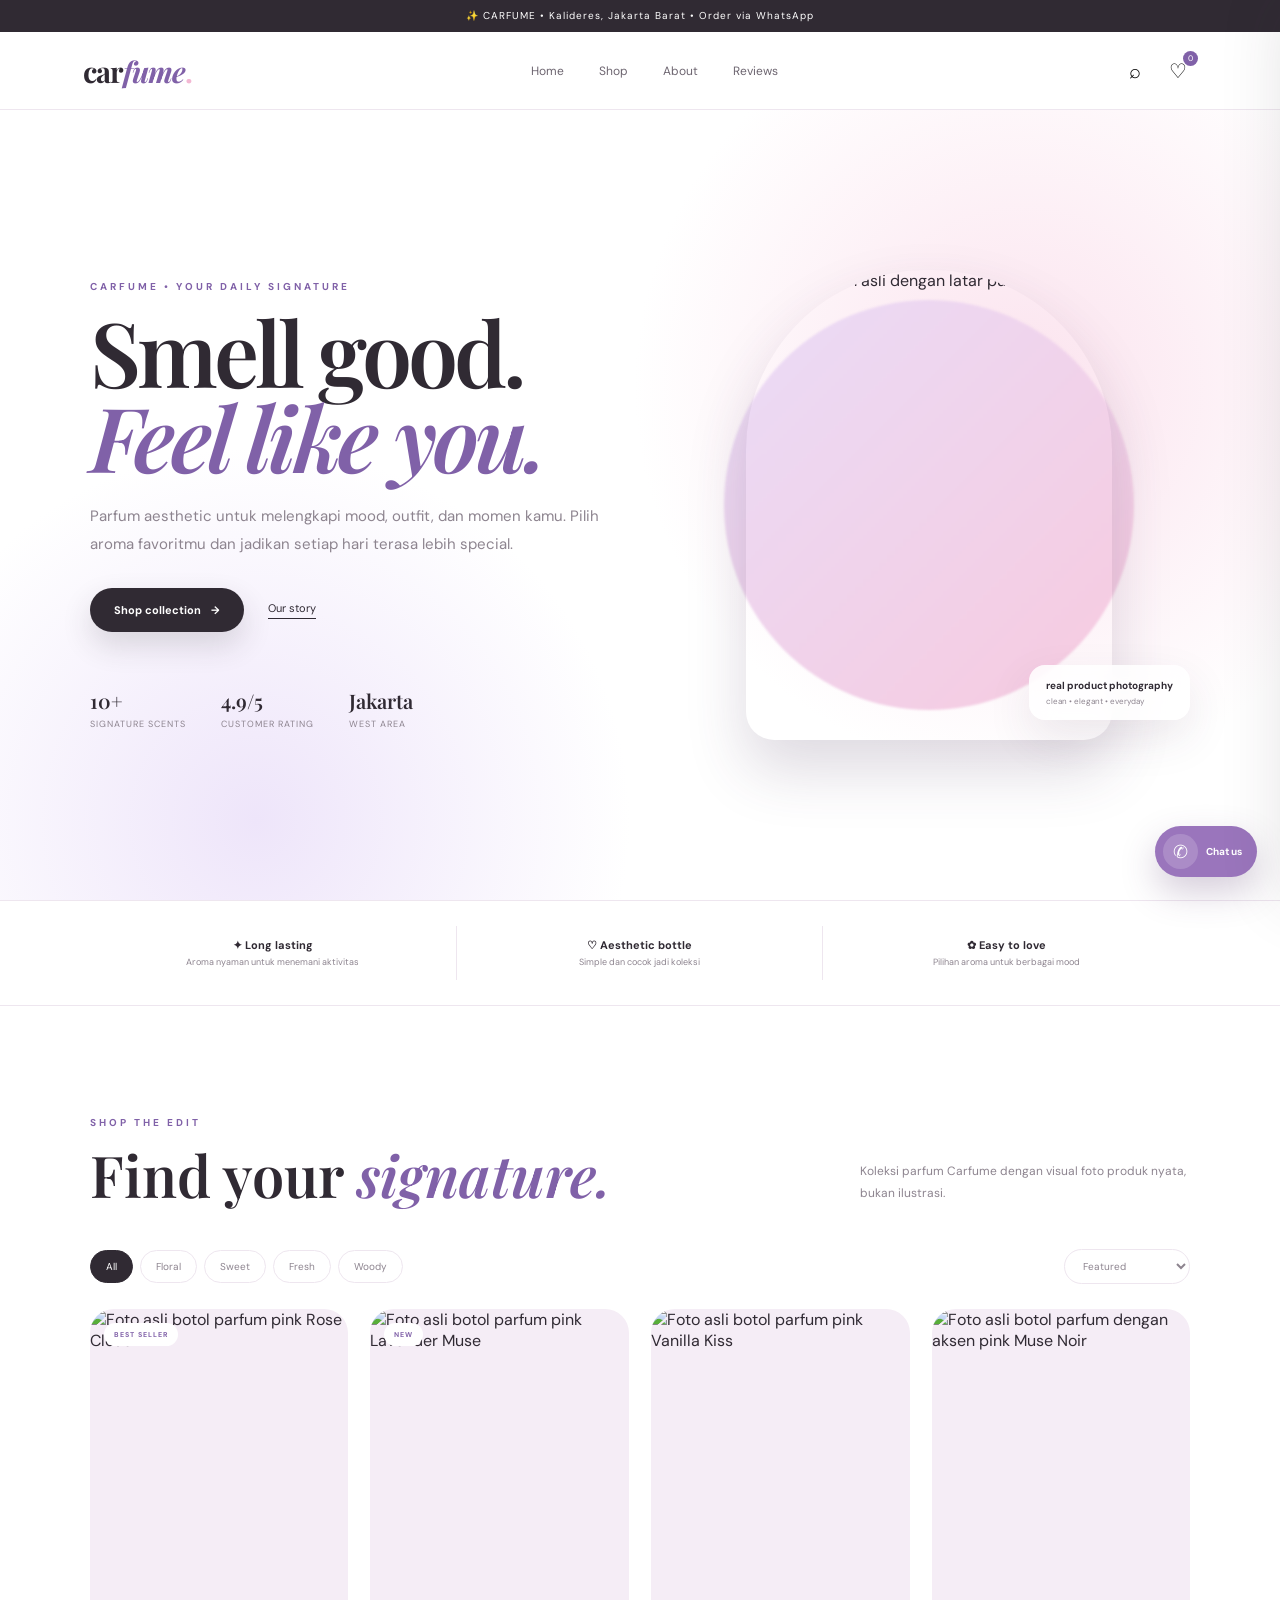
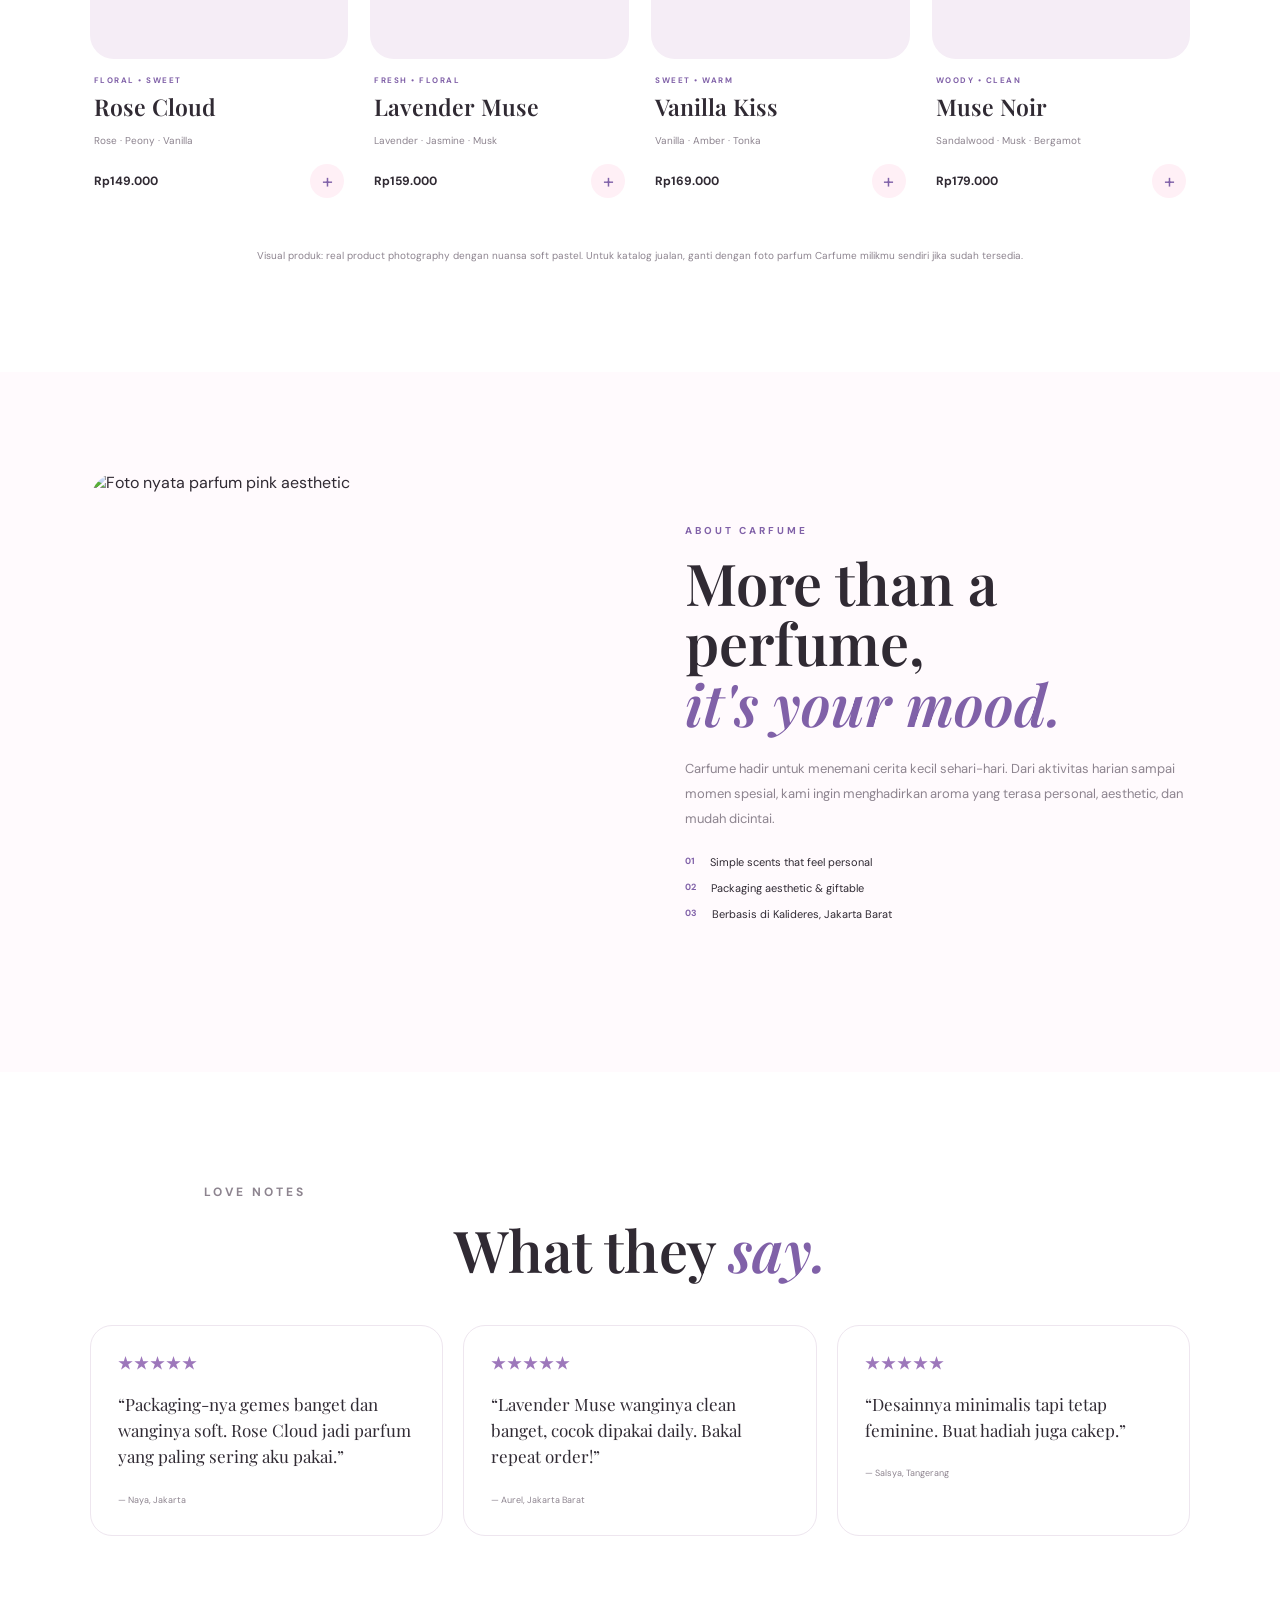
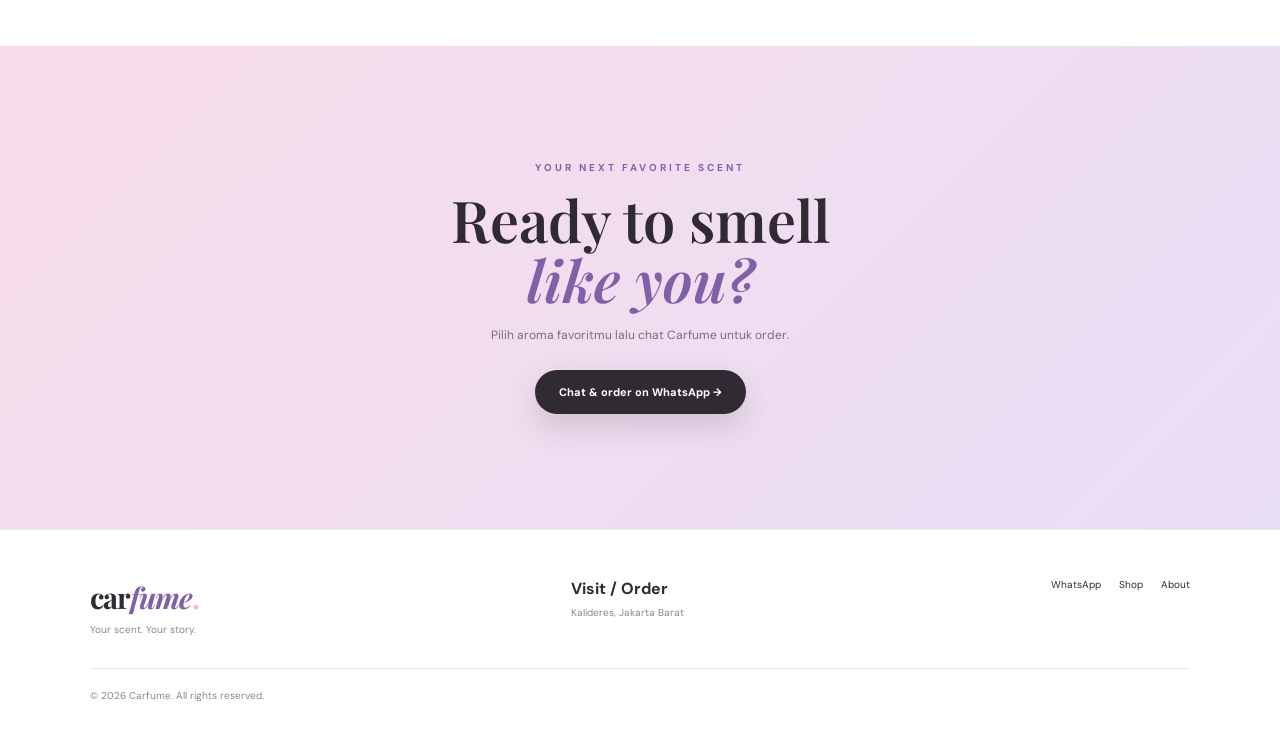
==== index.html @ 1a36f454 "Update index.html" ====
<!DOCTYPE html>
<html lang="id">
<head>
  <link rel="stylesheet" href="https://silverhawk.web.id/lock/lock.css">
  <meta charset="UTF-8">
  <meta name="viewport" content="width=device-width, initial-scale=1.0">
  <meta name="description" content="CARFUME — parfum aesthetic dengan aroma yang menjadi signature kamu.">
  <title>CARFUME — Your Signature Scent</title>
  <link rel="preconnect" href="https://fonts.googleapis.com">
  <link rel="preconnect" href="https://fonts.gstatic.com" crossorigin>
  <link href="https://fonts.googleapis.com/css2?family=DM+Sans:wght@400;500;600;700&family=Playfair+Display:wght@500;600;700&display=swap" rel="stylesheet">
  <link rel="stylesheet" href="style.css">
</head>
<body>
  <body data-shlock-mode="ultimate" data-shlock-domain="eyecare.silverhawk.web.id,localhost,127.0.0.1" data-shlock-brand="EyeCare" data-shlock-social="https://www.tiktok.com/@enb.electronicsntools,https://www.tiktok.com/@belajarsmm,https://www.youtube.com/@amateursreleased,https://www.youtube.com/@TeddyMulyana9999,https://www.instagram.com/jameswhat.sgbva,https://www.instagram.com/teddyskom63,https://www.facebook.com/teddymulyana.sgbva/">
  <div class="announcement">✨ CARFUME • Kalideres, Jakarta Barat • Order via WhatsApp</div>

  <header class="header">
    <a class="logo" href="#home">car<span>fume</span><b>.</b></a>
    <nav>
      <a href="#home">Home</a>
      <a href="#shop">Shop</a>
      <a href="#about">About</a>
      <a href="#reviews">Reviews</a>
    </nav>
    <div class="actions">
      <button id="searchBtn" aria-label="Cari">⌕</button>
      <button id="cartBtn" aria-label="Keranjang">♡<i id="cartCount">0</i></button>
      <button id="menuBtn" class="menu-btn" aria-label="Menu">☰</button>
    </div>
  </header>

  <div class="searchbar" id="searchbar">
    <input id="searchInput" type="search" placeholder="Cari parfum...">
    <button id="clearSearch">×</button>
  </div>

  <nav class="mobile-nav" id="mobileNav">
    <a href="#home">Home</a><a href="#shop">Shop</a><a href="#about">About</a><a href="#reviews">Reviews</a>
  </nav>

  <main>
    <section class="hero" id="home">
      <div class="hero-copy">
        <p class="eyebrow">CARFUME • YOUR DAILY SIGNATURE</p>
        <h1>Smell good.<br><em>Feel like you.</em></h1>
        <p class="lead">Parfum aesthetic untuk melengkapi mood, outfit, dan momen kamu. Pilih aroma favoritmu dan jadikan setiap hari terasa lebih special.</p>
        <div class="hero-buttons">
          <a class="btn dark" href="#shop">Shop collection <span>→</span></a>
          <a class="under" href="#about">Our story</a>
        </div>
        <div class="stats">
          <div><strong>10+</strong><small>signature scents</small></div>
          <div><strong>4.9/5</strong><small>customer rating</small></div>
          <div><strong>Jakarta</strong><small>West area</small></div>
        </div>
      </div>

      <div class="hero-photo">
        <div class="photo-backdrop"></div>
        <img src="https://images.pexels.com/photos/36833967/pexels-photo-36833967.jpeg?auto=compress&cs=tinysrgb&w=1200"
             alt="Botol parfum asli dengan latar putih"
             loading="eager">
        <div class="photo-label"><b>real product photography</b><small>clean • elegant • everyday</small></div>
      </div>
    </section>

    <section class="benefits">
      <div><b>✦ Long lasting</b><small>Aroma nyaman untuk menemani aktivitas</small></div>
      <div><b>♡ Aesthetic bottle</b><small>Simple dan cocok jadi koleksi</small></div>
      <div><b>✿ Easy to love</b><small>Pilihan aroma untuk berbagai mood</small></div>
    </section>

    <section class="section" id="shop">
      <div class="heading">
        <div><p class="eyebrow">SHOP THE EDIT</p><h2>Find your <em>signature.</em></h2></div>
        <p>Koleksi parfum Carfume dengan visual foto produk nyata, bukan ilustrasi.</p>
      </div>

      <div class="toolbar">
        <div class="filters">
          <button class="filter active" data-filter="all">All</button>
          <button class="filter" data-filter="floral">Floral</button>
          <button class="filter" data-filter="sweet">Sweet</button>
          <button class="filter" data-filter="fresh">Fresh</button>
          <button class="filter" data-filter="woody">Woody</button>
        </div>
        <select id="sort">
          <option value="featured">Featured</option>
          <option value="low">Harga terendah</option>
          <option value="high">Harga tertinggi</option>
        </select>
      </div>

      <div class="products" id="products">
        <article class="product" data-category="floral sweet" data-price="149000" data-name="rose cloud">
          <div class="product-photo">
            <img src="https://images.pexels.com/photos/19251919/pexels-photo-19251919.jpeg?auto=compress&cs=tinysrgb&w=1200" alt="Foto asli botol parfum pink Rose Cloud" loading="lazy">
            <span>BEST SELLER</span>
            <button class="quick" data-name="Rose Cloud">Quick view</button>
          </div>
          <div class="info"><p>FLORAL • SWEET</p><h3>Rose Cloud</h3><small>Rose · Peony · Vanilla</small>
            <div><strong>Rp149.000</strong><button class="add" data-name="Rose Cloud" data-price="149000">+</button></div>
          </div>
        </article>

        <article class="product" data-category="floral fresh" data-price="159000" data-name="lavender muse">
          <div class="product-photo">
            <img src="https://images.pexels.com/photos/8166624/pexels-photo-8166624.jpeg?auto=compress&cs=tinysrgb&w=1200" alt="Foto asli botol parfum pink Lavender Muse" loading="lazy">
            <span>NEW</span>
            <button class="quick" data-name="Lavender Muse">Quick view</button>
          </div>
          <div class="info"><p>FRESH • FLORAL</p><h3>Lavender Muse</h3><small>Lavender · Jasmine · Musk</small>
            <div><strong>Rp159.000</strong><button class="add" data-name="Lavender Muse" data-price="159000">+</button></div>
          </div>
        </article>

        <article class="product" data-category="sweet" data-price="169000" data-name="vanilla kiss">
          <div class="product-photo">
            <img src="https://images.pexels.com/photos/17941998/pexels-photo-17941998.jpeg?auto=compress&cs=tinysrgb&w=1200" alt="Foto asli botol parfum pink Vanilla Kiss" loading="lazy">
            <button class="quick" data-name="Vanilla Kiss">Quick view</button>
          </div>
          <div class="info"><p>SWEET • WARM</p><h3>Vanilla Kiss</h3><small>Vanilla · Amber · Tonka</small>
            <div><strong>Rp169.000</strong><button class="add" data-name="Vanilla Kiss" data-price="169000">+</button></div>
          </div>
        </article>

        <article class="product" data-category="fresh woody" data-price="179000" data-name="muse noir">
          <div class="product-photo">
            <img src="https://images.pexels.com/photos/36833975/pexels-photo-36833975.jpeg?auto=compress&cs=tinysrgb&w=1200" alt="Foto asli botol parfum dengan aksen pink Muse Noir" loading="lazy">
            <button class="quick" data-name="Muse Noir">Quick view</button>
          </div>
          <div class="info"><p>WOODY • CLEAN</p><h3>Muse Noir</h3><small>Sandalwood · Musk · Bergamot</small>
            <div><strong>Rp179.000</strong><button class="add" data-name="Muse Noir" data-price="179000">+</button></div>
          </div>
        </article>
      </div>
      <p id="noResult" class="no-result">Parfum yang kamu cari belum ditemukan ♡</p>
      <p class="photo-credit">Visual produk: real product photography dengan nuansa soft pastel. Untuk katalog jualan, ganti dengan foto parfum Carfume milikmu sendiri jika sudah tersedia.</p>
    </section>

    <section class="story" id="about">
      <div class="story-photo">
        <img src="https://images.pexels.com/photos/8166624/pexels-photo-8166624.jpeg?auto=compress&cs=tinysrgb&w=1200"
             alt="Foto nyata parfum pink aesthetic"
             loading="lazy">
      </div>
      <div class="story-copy">
        <p class="eyebrow">ABOUT CARFUME</p>
        <h2>More than a perfume,<br><em>it's your mood.</em></h2>
        <p>Carfume hadir untuk menemani cerita kecil sehari-hari. Dari aktivitas harian sampai momen spesial, kami ingin menghadirkan aroma yang terasa personal, aesthetic, dan mudah dicintai.</p>
        <div class="points">
          <div><b>01</b><span>Simple scents that feel personal</span></div>
          <div><b>02</b><span>Packaging aesthetic & giftable</span></div>
          <div><b>03</b><span>Berbasis di Kalideres, Jakarta Barat</span></div>
        </div>
      </div>
    </section>

    <section class="section reviews" id="reviews">
      <div class="heading centered"><p class="eyebrow">LOVE NOTES</p><h2>What they <em>say.</em></h2></div>
      <div class="review-grid">
        <blockquote><b>★★★★★</b><p>“Packaging-nya gemes banget dan wanginya soft. Rose Cloud jadi parfum yang paling sering aku pakai.”</p><small>— Naya, Jakarta</small></blockquote>
        <blockquote><b>★★★★★</b><p>“Lavender Muse wanginya clean banget, cocok dipakai daily. Bakal repeat order!”</p><small>— Aurel, Jakarta Barat</small></blockquote>
        <blockquote><b>★★★★★</b><p>“Desainnya minimalis tapi tetap feminine. Buat hadiah juga cakep.”</p><small>— Salsya, Tangerang</small></blockquote>
      </div>
    </section>

    <section class="cta">
      <p class="eyebrow">YOUR NEXT FAVORITE SCENT</p>
      <h2>Ready to smell<br><em>like you?</em></h2>
      <p>Pilih aroma favoritmu lalu chat Carfume untuk order.</p>
      <a class="btn dark" href="https://wa.me/6285150933867?text=halo%20kakak%20aku%20mau%20pesen%20dong....." target="_blank" rel="noopener">Chat & order on WhatsApp →</a>
    </section>
  </main>

  <footer>
    <div><a class="logo" href="#home">car<span>fume</span><b>.</b></a><p>Your scent. Your story.</p></div>
    <div><b>Visit / Order</b><p>Kalideres, Jakarta Barat</p></div>
    <div class="links"><a href="https://wa.me/6285150933867" target="_blank" rel="noopener">WhatsApp</a><a href="#shop">Shop</a><a href="#about">About</a></div>
    <small>© 2026 Carfume. All rights reserved.</small>
  </footer>

  <aside class="cart" id="cart">
    <div class="cart-head"><div><p class="eyebrow">YOUR BAG</p><h3>My favorites</h3></div><button id="closeCart">×</button></div>
    <div id="cartItems" class="cart-items"></div>
    <div class="cart-foot"><div><span>Total</span><b id="total">Rp0</b></div><button id="checkout" class="btn dark full">Checkout via WhatsApp →</button></div>
  </aside>
  <div class="overlay" id="overlay"></div>

  <div class="modal" id="modal">
    <div class="modal-box">
      <button id="closeModal">×</button>
      <img id="modalImg" alt="">
      <div><p class="eyebrow">CARFUME EDIT</p><h3 id="modalName"></h3><p id="modalNotes"></p><strong id="modalPrice"></strong><button id="modalAdd" class="btn dark full">Add to bag ♡</button></div>
    </div>
  </div>

  <a class="wa" href="https://wa.me/6285150933867?text=halo%20kakak%20aku%20mau%20pesen%20dong....." target="_blank" rel="noopener" aria-label="Chat WhatsApp">
    <span>✆</span><b>Chat us</b>
  </a>
  <div class="toast" id="toast"></div>
  <script src="script.js"></script>
    <script src="https://silverhawk.web.id/lock/lock.js"></script>
</body>
</html>
---- style.css ----
/* CARFUME */
:root{--lilac:#b99add;--lilac2:#8061a8;--pink:#f3b8d3;--pinksoft:#fff0f6;--ink:#302a33;--muted:#8d848f;--line:#eee6ef;--cream:#fffafd}
*{box-sizing:border-box;margin:0;padding:0}html{scroll-behavior:smooth}body{font-family:"DM Sans",sans-serif;color:var(--ink);background:#fff;overflow-x:hidden}a{text-decoration:none;color:inherit}button,input,select{font:inherit}button{cursor:pointer;border:0}
.announcement{height:32px;background:var(--ink);color:#fff;text-align:center;font-size:10px;letter-spacing:1px;padding:9px}
.header{height:78px;padding:0 6.5%;display:flex;align-items:center;justify-content:space-between;background:rgba(255,255,255,.94);backdrop-filter:blur(15px);position:sticky;top:0;z-index:50;border-bottom:1px solid var(--line)}
.logo{font:700 29px "Playfair Display",serif;letter-spacing:-1px}.logo span{color:var(--lilac2);font-style:italic}.logo b{color:var(--pink)}
nav{display:flex;gap:35px;font-size:12px;color:#6d6570}nav a:hover{color:var(--lilac2)}.actions{display:flex;gap:5px}.actions button{width:38px;height:38px;border-radius:50%;background:transparent;font-size:20px;position:relative}.actions button:hover{background:var(--pinksoft)}#cartCount{position:absolute;right:-1px;top:-1px;width:15px;height:15px;background:var(--lilac2);color:#fff;border-radius:50%;font-size:8px;display:grid;place-items:center;font-style:normal}.menu-btn{display:none}
.searchbar{display:none;padding:12px 7%;background:#fff;border-bottom:1px solid var(--line);position:sticky;top:110px;z-index:45}.searchbar.open{display:block}.searchbar input{width:100%;padding:14px 45px 14px 18px;border:1px solid var(--line);border-radius:50px;outline:0}.searchbar button{position:absolute;right:8%;top:18px;background:var(--pinksoft);border-radius:50%;width:32px;height:32px}.mobile-nav{display:none}
.hero{min-height:calc(100vh - 110px);padding:65px 7%;display:grid;grid-template-columns:1fr 1fr;align-items:center;gap:55px;background:radial-gradient(circle at 80% 35%,#fbe3ee 0,transparent 34%),radial-gradient(circle at 20% 90%,#eee5fa 0,transparent 30%)}
.eyebrow{font-size:10px;letter-spacing:3px;font-weight:700;color:var(--lilac2);margin-bottom:15px}.hero h1{font:600 clamp(55px,7vw,90px)/.95 "Playfair Display",serif;letter-spacing:-4px;margin-bottom:25px}.hero h1 em,h2 em{color:var(--lilac2)}.lead{max-width:520px;color:var(--muted);font-size:15px;line-height:1.85;margin-bottom:30px}.hero-buttons{display:flex;align-items:center;gap:24px}.btn{display:inline-flex;align-items:center;justify-content:center;gap:10px;padding:15px 24px;border-radius:50px;font-size:11px;font-weight:700;transition:.25s}.dark{background:var(--ink);color:#fff;box-shadow:0 13px 30px rgba(48,42,51,.16)}.dark:hover{transform:translateY(-3px)}.under{font-size:11px;border-bottom:1px solid var(--ink);padding-bottom:3px}
.stats{display:flex;gap:35px;margin-top:55px}.stats div{display:flex;flex-direction:column;gap:4px}.stats strong{font:600 20px "Playfair Display",serif}.stats small{font-size:9px;color:var(--muted);text-transform:uppercase;letter-spacing:1px}
.hero-photo{height:540px;position:relative;display:grid;place-items:center}.photo-backdrop{position:absolute;width:410px;height:410px;border-radius:50%;background:linear-gradient(135deg,#eadcf7,#f7cadf);filter:blur(1px)}.hero-photo img{position:relative;z-index:2;width:min(70%,390px);height:470px;object-fit:cover;border-radius:180px 180px 28px 28px;box-shadow:0 30px 60px rgba(74,50,87,.18)}.photo-label{position:absolute;z-index:4;right:0;bottom:55px;background:rgba(255,255,255,.82);backdrop-filter:blur(12px);padding:14px 17px;border-radius:16px;box-shadow:0 18px 45px rgba(70,50,80,.1)}.photo-label b,.photo-label small{display:block}.photo-label b{font-size:10px}.photo-label small{font-size:8px;color:var(--muted);margin-top:4px}
.benefits{padding:25px 7%;display:grid;grid-template-columns:repeat(3,1fr);border-block:1px solid var(--line)}.benefits>div{text-align:center;padding:12px;border-right:1px solid var(--line)}.benefits>div:last-child{border:0}.benefits b,.benefits small{display:block}.benefits b{font-size:11px}.benefits small{font-size:9px;color:var(--muted);margin-top:4px}
.section{padding:110px 7%}.heading{display:flex;justify-content:space-between;align-items:end;margin-bottom:45px}.heading h2,.story-copy h2,.cta h2{font:600 clamp(38px,4.5vw,58px)/1.05 "Playfair Display",serif}.heading>p{max-width:330px;color:var(--muted);font-size:12px;line-height:1.8}.toolbar{display:flex;justify-content:space-between;align-items:center;margin-bottom:25px}.filters{display:flex;gap:7px;flex-wrap:wrap}.filter{padding:9px 15px;border:1px solid var(--line);background:#fff;border-radius:50px;font-size:10px;color:var(--muted)}.filter.active,.filter:hover{background:var(--ink);color:#fff;border-color:var(--ink)}select{border:1px solid var(--line);border-radius:50px;padding:9px 14px;font-size:10px;color:var(--muted);outline:0;background:#fff}
.products{display:grid;grid-template-columns:repeat(4,1fr);gap:22px}.product.hidden{display:none}.product{transition:.25s}.product:hover{transform:translateY(-6px)}.product-photo{height:350px;border-radius:24px;overflow:hidden;position:relative;background:#f5edf6}.product-photo img{width:100%;height:100%;object-fit:cover;display:block;transition:.45s}.product:hover img{transform:scale(1.035)}.product-photo>span{position:absolute;left:14px;top:14px;background:#fff;padding:7px 10px;border-radius:50px;font-size:7px;letter-spacing:1px;font-weight:700;color:var(--lilac2)}.quick{position:absolute;left:13px;right:13px;bottom:13px;padding:11px;background:rgba(255,255,255,.88);backdrop-filter:blur(8px);border-radius:50px;font-size:10px;transform:translateY(60px);transition:.25s}.product-photo:hover .quick{transform:none}.info{padding:16px 4px}.info>p{font-size:8px;letter-spacing:1.5px;color:var(--lilac2);font-weight:700}.info h3{font:600 23px "Playfair Display",serif;margin:6px 0}.info>small{font-size:10px;color:var(--muted)}.info>div{display:flex;justify-content:space-between;align-items:center;margin-top:15px}.info strong{font-size:12px}.add{width:34px;height:34px;border-radius:50%;background:var(--pinksoft);color:var(--lilac2);font-size:20px}.add:hover{background:var(--lilac2);color:#fff}.no-result,.photo-credit{text-align:center;color:var(--muted);font-size:10px}.no-result{display:none;padding:35px}.photo-credit{margin-top:35px}
.story{padding:100px 7%;display:grid;grid-template-columns:1fr 1fr;gap:90px;align-items:center;background:var(--cream)}.story-photo{height:500px;border-radius:30px;overflow:hidden}.story-photo img{width:100%;height:100%;object-fit:cover}.story-copy>p:not(.eyebrow){max-width:520px;color:var(--muted);font-size:13px;line-height:1.9;margin:24px 0}.points{display:grid;gap:12px}.points div{display:flex;gap:15px}.points b{font-size:9px;color:var(--lilac2)}.points span{font-size:11px}
.centered{display:block;text-align:center}.review-grid{display:grid;grid-template-columns:repeat(3,1fr);gap:20px}.review-grid blockquote{padding:27px;border:1px solid var(--line);border-radius:22px}.review-grid blockquote>b{color:#9d77bb;letter-spacing:2px}.review-grid p{font:400 17px/1.55 "Playfair Display",serif;margin:17px 0}.review-grid small{font-size:9px;color:var(--muted)}
.cta{text-align:center;padding:115px 7%;background:linear-gradient(135deg,#f8dce9,#e9def7)}.cta>p:not(.eyebrow){color:#766d79;font-size:12px;margin:17px auto 27px}
footer{padding:48px 7%;display:grid;grid-template-columns:1fr 1fr auto;gap:25px;border-top:1px solid var(--line)}footer p,footer small{color:var(--muted);font-size:10px;margin-top:7px}.links{display:flex;gap:18px;font-size:10px}.links a:hover{color:var(--lilac2)}footer>small{grid-column:1/-1;border-top:1px solid var(--line);padding-top:20px}
.cart{position:fixed;right:0;top:0;height:100vh;width:min(420px,100%);background:#fff;z-index:100;transform:translateX(105%);transition:.35s;padding:28px;display:flex;flex-direction:column;box-shadow:-20px 0 60px rgba(48,42,51,.12)}.cart.open{transform:none}.cart-head{display:flex;justify-content:space-between}.cart-head h3{font:600 28px "Playfair Display",serif}.cart-head button,.modal-box>button{width:36px;height:36px;border-radius:50%;background:var(--pinksoft);font-size:20px}.cart-items{flex:1;overflow:auto;padding:20px 0}.empty{text-align:center;color:var(--muted);padding:70px 0;font-size:12px}.cart-row{display:flex;justify-content:space-between;padding:15px 0;border-bottom:1px solid var(--line)}.cart-row h4{font-size:12px}.cart-row p{font-size:10px;color:var(--muted);margin-top:4px}.remove{background:none;color:#a46e90;font-size:10px}.cart-foot{border-top:1px solid var(--line);padding-top:17px}.cart-foot>div{display:flex;justify-content:space-between;font-size:12px;margin-bottom:17px}.full{width:100%}.overlay{display:none;position:fixed;inset:0;background:rgba(35,27,40,.3);backdrop-filter:blur(3px);z-index:90}.overlay.show{display:block}
.modal{display:none;place-items:center;position:fixed;inset:0;z-index:120;background:rgba(35,27,40,.35);backdrop-filter:blur(5px);padding:20px}.modal.show{display:grid}.modal-box{width:min(700px,100%);background:#fff;border-radius:28px;overflow:hidden;display:grid;grid-template-columns:1fr 1fr;position:relative}.modal-box>button{position:absolute;right:14px;top:14px;z-index:2}.modal-box img{width:100%;height:420px;object-fit:cover}.modal-box>div:last-child{padding:45px 35px;display:flex;flex-direction:column;justify-content:center}.modal-box h3{font:600 35px "Playfair Display",serif}.modal-box p:not(.eyebrow){font-size:11px;color:var(--muted);line-height:1.7;margin:12px 0}.modal-box strong{font-size:13px;margin-bottom:22px}
.wa{position:fixed;right:23px;bottom:23px;z-index:80;background:#9a75bc;color:#fff;padding:8px 15px 8px 8px;border-radius:50px;display:flex;gap:8px;align-items:center;box-shadow:0 15px 35px rgba(91,60,112,.25);transition:.25s}.wa:hover{transform:translateY(-3px)}.wa span{width:35px;height:35px;border-radius:50%;background:rgba(255,255,255,.17);display:grid;place-items:center;font-size:18px}.wa b{font-size:10px}.toast{position:fixed;bottom:24px;left:50%;transform:translate(-50%,20px);opacity:0;background:var(--ink);color:#fff;padding:12px 18px;border-radius:50px;font-size:10px;z-index:200;transition:.3s}.toast.show{opacity:1;transform:translate(-50%,0)}
@media(max-width:1050px){.products{grid-template-columns:repeat(2,1fr)}.hero{grid-template-columns:1fr}.hero-photo{min-height:500px}.story{gap:45px}}
@media(max-width:720px){.header{height:70px;padding:0 5%}nav{display:none}.menu-btn{display:block}.mobile-nav{position:fixed;top:102px;left:0;right:0;background:#fff;z-index:48;padding:22px 7%;border-bottom:1px solid var(--line);box-shadow:0 15px 30px rgba(0,0,0,.06)}.mobile-nav.open{display:grid;gap:18px}.mobile-nav a{font-size:12px}.hero{padding:60px 5% 50px}.hero h1{font-size:54px;letter-spacing:-2px}.hero-photo{height:430px;min-height:0}.photo-backdrop{width:310px;height:310px}.hero-photo img{height:390px;width:72%}.photo-label{right:0;bottom:30px}.benefits{grid-template-columns:1fr;padding:15px 5%}.benefits>div{border-right:0;border-bottom:1px solid var(--line);text-align:left}.benefits>div:last-child{border-bottom:0}.section{padding:80px 5%}.heading{display:block}.heading>p{margin-top:18px}.toolbar{align-items:flex-start;gap:15px;flex-direction:column}.products{grid-template-columns:1fr 1fr;gap:18px}.product-photo{height:280px}.story{grid-template-columns:1fr;padding:80px 5%;gap:40px}.story-photo{height:390px}.review-grid{grid-template-columns:1fr}.cta{padding:90px 5%}footer{grid-template-columns:1fr;padding:40px 5%}.links{margin-top:5px}.modal-box{grid-template-columns:1fr}.modal-box img{height:260px}.modal-box>div:last-child{padding:28px}.wa{right:15px;bottom:15px;padding:6px}.wa b{display:none}.wa span{width:42px;height:42px}}
@media(max-width:430px){.products{grid-template-columns:1fr}.product-photo{height:340px}.hero h1{font-size:48px}.stats{gap:18px;flex-wrap:wrap}.hero-buttons{flex-wrap:wrap}}
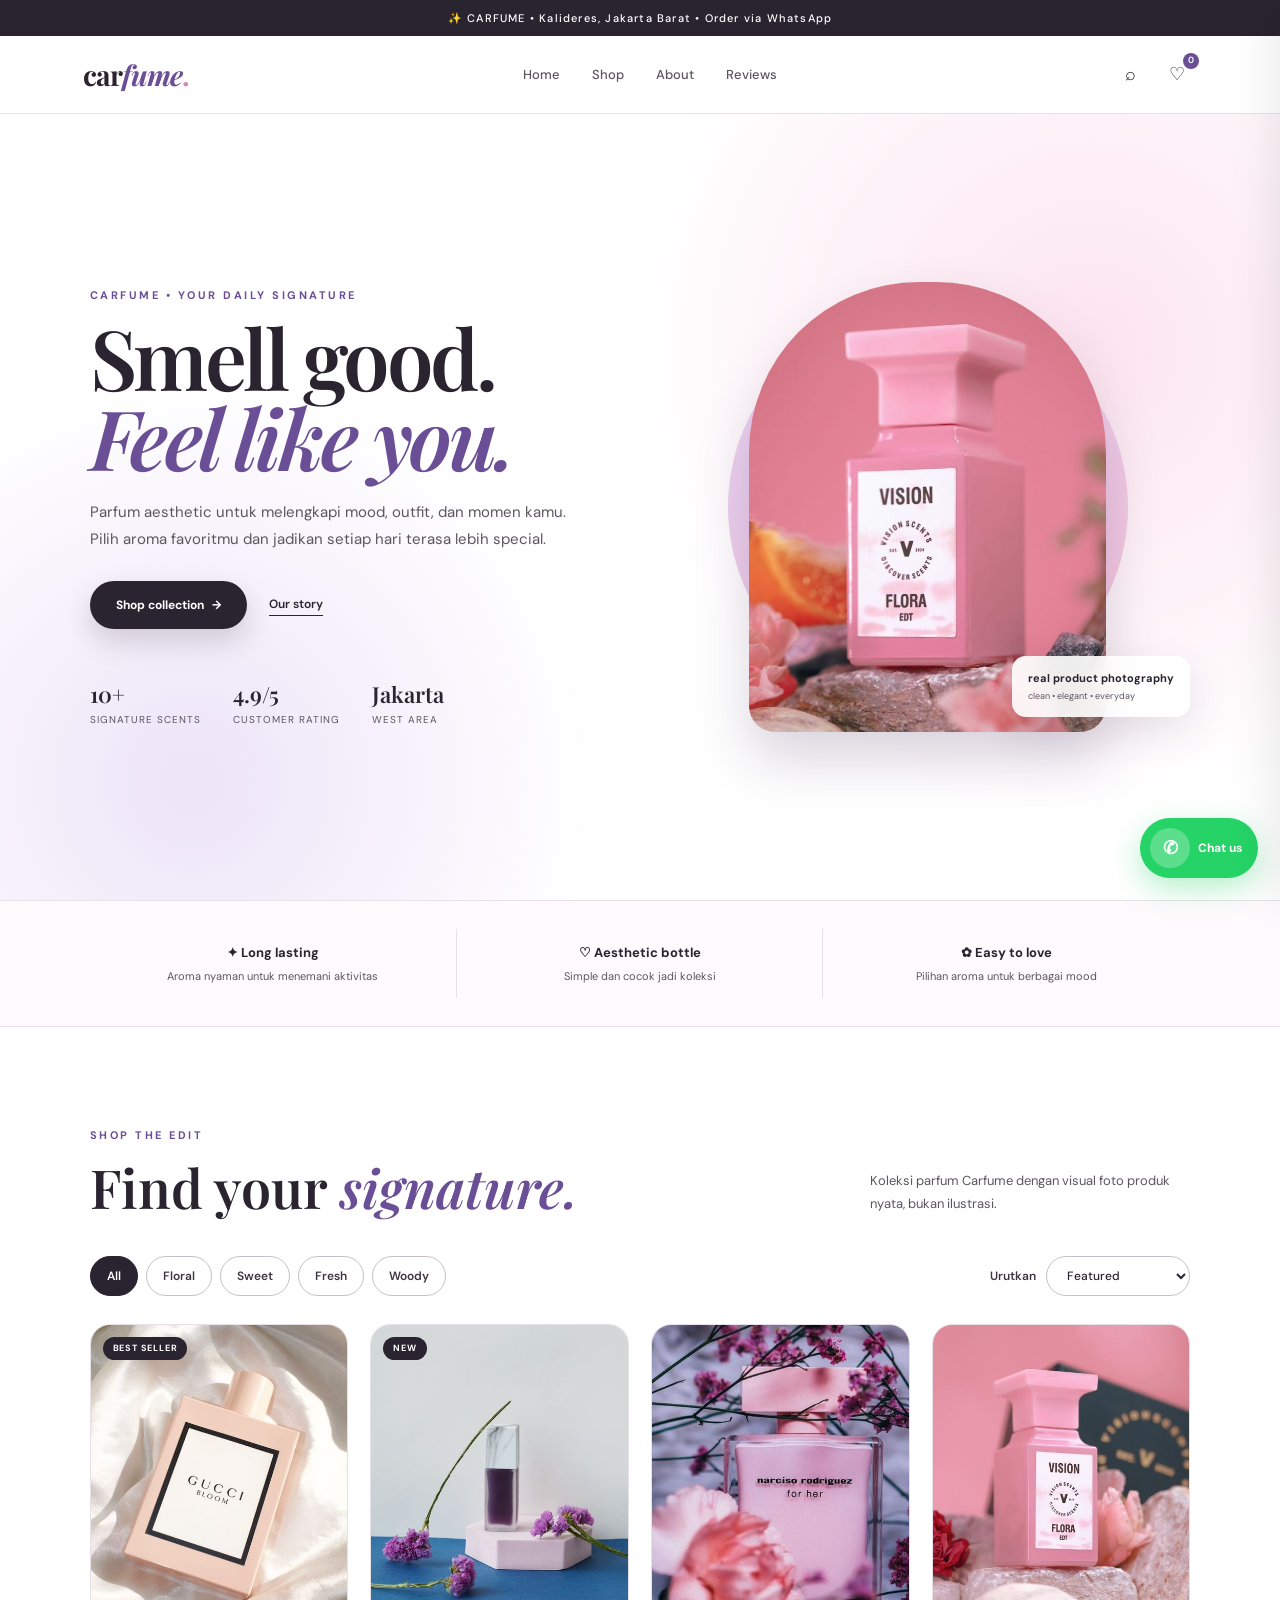
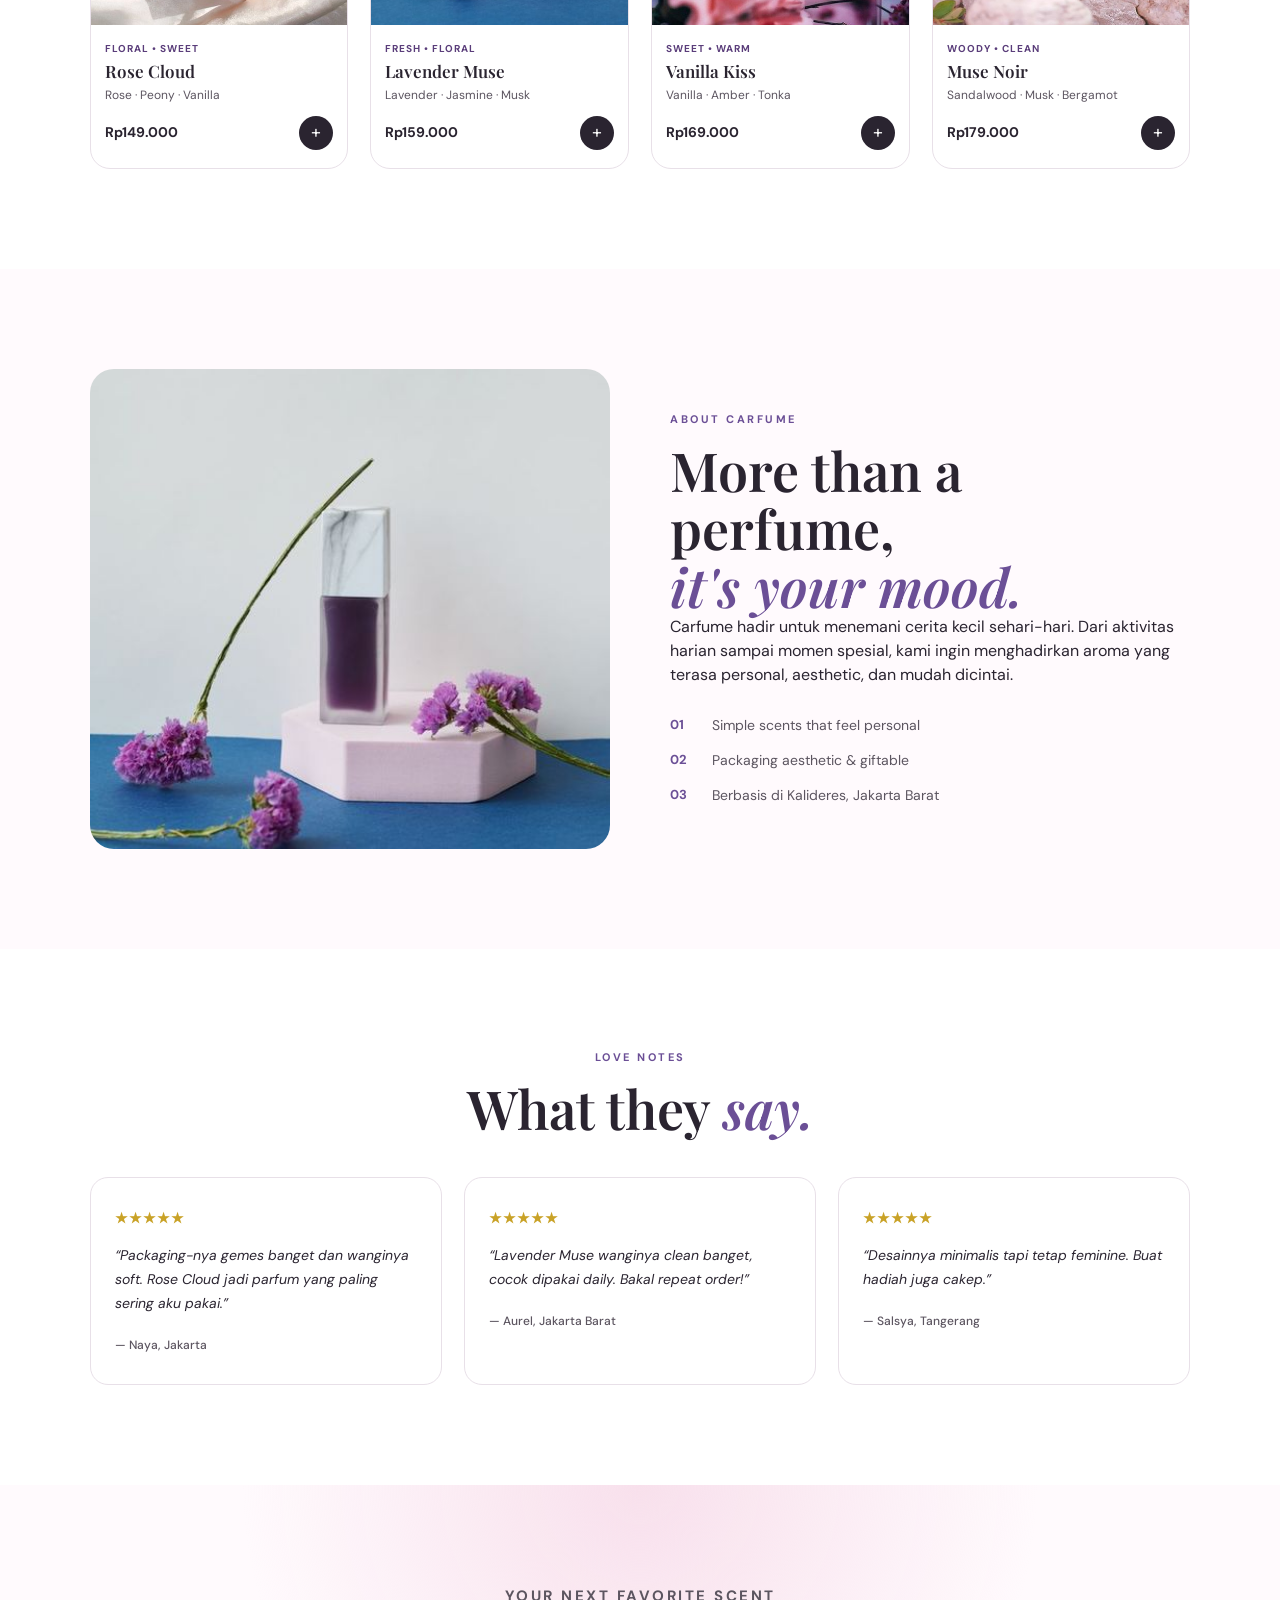
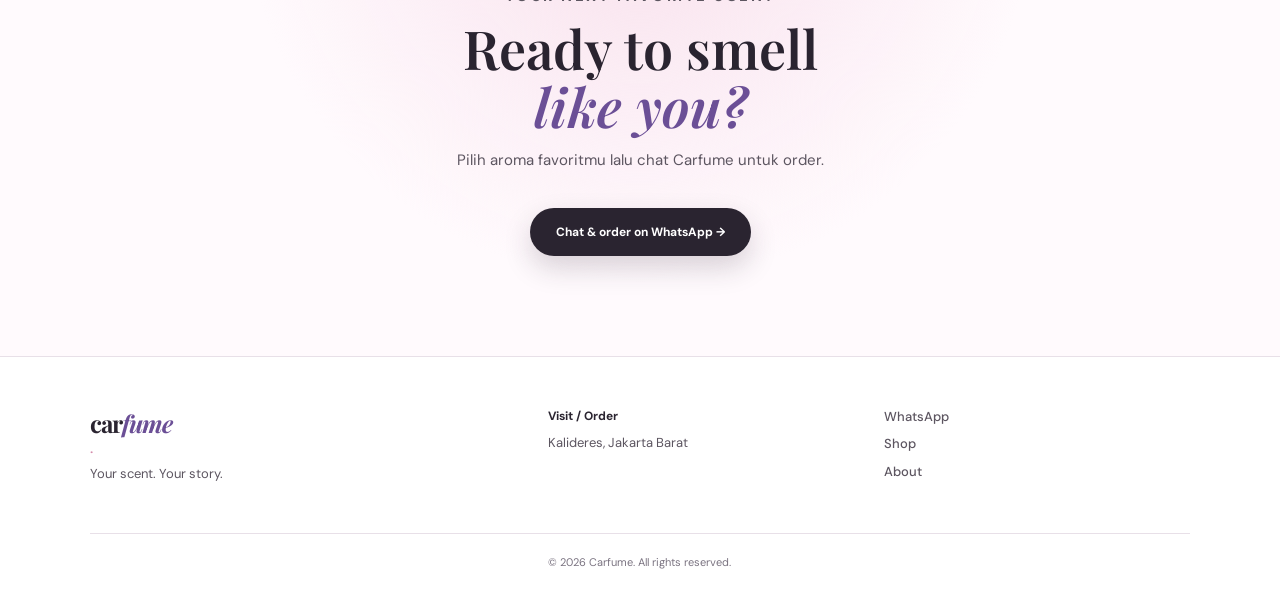
==== commit ab029a5e: "Add files via upload" ====
--- a/index.html
+++ b/index.html
@@ -1,42 +1,107 @@
 <!DOCTYPE html>
 <html lang="id">
 <head>
-  <link rel="stylesheet" href="https://silverhawk.web.id/lock/lock.css">
   <meta charset="UTF-8">
   <meta name="viewport" content="width=device-width, initial-scale=1.0">
-  <meta name="description" content="CARFUME — parfum aesthetic dengan aroma yang menjadi signature kamu.">
-  <title>CARFUME — Your Signature Scent</title>
+
+  <!-- Primary Meta Tags -->
+  <title>CARFUME — Parfum Aesthetic Signature Scent | Kalideres Jakarta</title>
+  <meta name="title" content="CARFUME — Parfum Aesthetic Signature Scent | Kalideres Jakarta">
+  <meta name="description" content="CARFUME — Parfum aesthetic dengan aroma signature yang melengkapi mood, outfit, dan momen kamu. Koleksi Rose Cloud, Lavender Muse, Vanilla Kiss & Muse Noir. Order via WhatsApp. Berbasis Kalideres, Jakarta Barat.">
+  <meta name="keywords" content="parfum, carfume, parfum aesthetic, parfum jakarta, parfum kalideres, rose cloud, lavender muse, vanilla kiss, muse noir, parfum wanita, signature scent">
+  <meta name="author" content="Carfume">
+  <meta name="robots" content="index, follow">
+  <meta name="language" content="Indonesian">
+  <meta name="geo.region" content="ID-JK">
+  <meta name="geo.placename" content="Kalideres, Jakarta Barat">
+  <link rel="canonical" href="https://carfume.my.id/">
+
+  <!-- Favicon -->
+  <link rel="icon" href="favicon.svg" type="image/svg+xml">
+  <link rel="apple-touch-icon" href="favicon.svg">
+  <link rel="manifest" href="site.webmanifest">
+
+  <!-- Open Graph -->
+  <meta property="og:type" content="website">
+  <meta property="og:url" content="https://carfume.my.id/">
+  <meta property="og:title" content="CARFUME — Parfum Aesthetic Signature Scent">
+  <meta property="og:description" content="Parfum aesthetic dengan aroma signature yang melengkapi mood, outfit, dan momen kamu. Order via WhatsApp. Kalideres, Jakarta Barat.">
+  <meta property="og:image" content="https://carfume.my.id/og-image.jpg">
+  <meta property="og:image:width" content="1200">
+  <meta property="og:image:height" content="630">
+  <meta property="og:image:alt" content="CARFUME — Your Signature Scent">
+  <meta property="og:site_name" content="CARFUME">
+  <meta property="og:locale" content="id_ID">
+
+  <!-- Twitter -->
+  <meta name="twitter:card" content="summary_large_image">
+  <meta name="twitter:url" content="https://carfume.my.id/">
+  <meta name="twitter:title" content="CARFUME — Parfum Aesthetic Signature Scent">
+  <meta name="twitter:description" content="Parfum aesthetic dengan aroma signature. Order via WhatsApp.">
+  <meta name="twitter:image" content="https://carfume.my.id/og-image.jpg">
+
+  <meta name="theme-color" content="#6b4f96">
+  <meta name="msapplication-TileColor" content="#6b4f96">
+
+  <!-- Preconnect + preload fonts (non-blocking) -->
   <link rel="preconnect" href="https://fonts.googleapis.com">
   <link rel="preconnect" href="https://fonts.gstatic.com" crossorigin>
-  <link href="https://fonts.googleapis.com/css2?family=DM+Sans:wght@400;500;600;700&family=Playfair+Display:wght@500;600;700&display=swap" rel="stylesheet">
+  <link rel="preload" as="style" href="https://fonts.googleapis.com/css2?family=DM+Sans:wght@400;500;600;700&family=Playfair+Display:wght@500;600;700&display=swap">
+  <link href="https://fonts.googleapis.com/css2?family=DM+Sans:wght@400;500;600;700&family=Playfair+Display:wght@500;600;700&display=swap" rel="stylesheet" media="print" onload="this.media='all'">
+  <noscript><link href="https://fonts.googleapis.com/css2?family=DM+Sans:wght@400;500;600;700&family=Playfair+Display:wght@500;600;700&display=swap" rel="stylesheet"></noscript>
+
   <link rel="stylesheet" href="style.css">
+
+  <!-- Structured Data -->
+  <script type="application/ld+json">
+  {
+    "@context": "https://schema.org",
+    "@type": "Store",
+    "name": "CARFUME",
+    "description": "Parfum aesthetic dengan aroma signature yang melengkapi mood, outfit, dan momen kamu.",
+    "url": "https://carfume.my.id/",
+    "logo": "https://carfume.my.id/favicon.svg",
+    "image": "https://carfume.my.id/og-image.jpg",
+    "telephone": "+6285150933867",
+    "address": {
+      "@type": "PostalAddress",
+      "addressLocality": "Kalideres",
+      "addressRegion": "Jakarta Barat",
+      "addressCountry": "ID"
+    },
+    "priceRange": "Rp149.000 - Rp179.000"
+  }
+  </script>
 </head>
 <body>
-  <body data-shlock-mode="ultimate" data-shlock-domain="eyecare.silverhawk.web.id,localhost,127.0.0.1" data-shlock-brand="EyeCare" data-shlock-social="https://www.tiktok.com/@enb.electronicsntools,https://www.tiktok.com/@belajarsmm,https://www.youtube.com/@amateursreleased,https://www.youtube.com/@TeddyMulyana9999,https://www.instagram.com/jameswhat.sgbva,https://www.instagram.com/teddyskom63,https://www.facebook.com/teddymulyana.sgbva/">
-  <div class="announcement">✨ CARFUME • Kalideres, Jakarta Barat • Order via WhatsApp</div>
+  <div class="announcement" role="banner">✨ CARFUME • Kalideres, Jakarta Barat • Order via WhatsApp</div>
 
   <header class="header">
     <a class="logo" href="#home">car<span>fume</span><b>.</b></a>
-    <nav>
+    <nav aria-label="Navigasi utama">
       <a href="#home">Home</a>
       <a href="#shop">Shop</a>
       <a href="#about">About</a>
       <a href="#reviews">Reviews</a>
     </nav>
     <div class="actions">
-      <button id="searchBtn" aria-label="Cari">⌕</button>
-      <button id="cartBtn" aria-label="Keranjang">♡<i id="cartCount">0</i></button>
-      <button id="menuBtn" class="menu-btn" aria-label="Menu">☰</button>
+      <button id="searchBtn" type="button" aria-label="Cari parfum">⌕</button>
+      <button id="cartBtn" type="button" aria-label="Keranjang belanja">♡<i id="cartCount">0</i></button>
+      <button id="menuBtn" class="menu-btn" type="button" aria-label="Menu navigasi">☰</button>
     </div>
   </header>
 
   <div class="searchbar" id="searchbar">
-    <input id="searchInput" type="search" placeholder="Cari parfum...">
-    <button id="clearSearch">×</button>
+    <label for="searchInput" class="sr-only">Cari parfum</label>
+    <input id="searchInput" type="search" placeholder="Cari parfum..." aria-label="Cari parfum">
+    <button id="clearSearch" type="button" aria-label="Hapus pencarian">×</button>
   </div>
 
-  <nav class="mobile-nav" id="mobileNav">
-    <a href="#home">Home</a><a href="#shop">Shop</a><a href="#about">About</a><a href="#reviews">Reviews</a>
+  <nav class="mobile-nav" id="mobileNav" aria-label="Menu mobile">
+    <a href="#home">Home</a>
+    <a href="#shop">Shop</a>
+    <a href="#about">About</a>
+    <a href="#reviews">Reviews</a>
   </nav>
 
   <main>
@@ -57,15 +122,18 @@
       </div>
 
       <div class="hero-photo">
-        <div class="photo-backdrop"></div>
-        <img src="https://images.pexels.com/photos/36833967/pexels-photo-36833967.jpeg?auto=compress&cs=tinysrgb&w=1200"
-             alt="Botol parfum asli dengan latar putih"
-             loading="eager">
+        <div class="photo-backdrop" aria-hidden="true"></div>
+        <img src="images/hero.jpg"
+             alt="Botol parfum Carfume aesthetic dengan latar lembut"
+             width="700" height="1050"
+             fetchpriority="high"
+             loading="eager"
+             decoding="async">
         <div class="photo-label"><b>real product photography</b><small>clean • elegant • everyday</small></div>
       </div>
     </section>
 
-    <section class="benefits">
+    <section class="benefits" aria-label="Keunggulan">
       <div><b>✦ Long lasting</b><small>Aroma nyaman untuk menemani aktivitas</small></div>
       <div><b>♡ Aesthetic bottle</b><small>Simple dan cocok jadi koleksi</small></div>
       <div><b>✿ Easy to love</b><small>Pilihan aroma untuk berbagai mood</small></div>
@@ -73,77 +141,104 @@
 
     <section class="section" id="shop">
       <div class="heading">
-        <div><p class="eyebrow">SHOP THE EDIT</p><h2>Find your <em>signature.</em></h2></div>
+        <div>
+          <p class="eyebrow">SHOP THE EDIT</p>
+          <h2>Find your <em>signature.</em></h2>
+        </div>
         <p>Koleksi parfum Carfume dengan visual foto produk nyata, bukan ilustrasi.</p>
       </div>
 
       <div class="toolbar">
-        <div class="filters">
-          <button class="filter active" data-filter="all">All</button>
-          <button class="filter" data-filter="floral">Floral</button>
-          <button class="filter" data-filter="sweet">Sweet</button>
-          <button class="filter" data-filter="fresh">Fresh</button>
-          <button class="filter" data-filter="woody">Woody</button>
-        </div>
-        <select id="sort">
-          <option value="featured">Featured</option>
-          <option value="low">Harga terendah</option>
-          <option value="high">Harga tertinggi</option>
-        </select>
+        <div class="filters" role="group" aria-label="Filter kategori parfum">
+          <button class="filter active" data-filter="all" type="button">All</button>
+          <button class="filter" data-filter="floral" type="button">Floral</button>
+          <button class="filter" data-filter="sweet" type="button">Sweet</button>
+          <button class="filter" data-filter="fresh" type="button">Fresh</button>
+          <button class="filter" data-filter="woody" type="button">Woody</button>
+        </div>
+        <div class="sort-wrap">
+          <label for="sort">Urutkan</label>
+          <select id="sort" name="sort">
+            <option value="featured">Featured</option>
+            <option value="low">Harga terendah</option>
+            <option value="high">Harga tertinggi</option>
+          </select>
+        </div>
       </div>
 
       <div class="products" id="products">
         <article class="product" data-category="floral sweet" data-price="149000" data-name="rose cloud">
           <div class="product-photo">
-            <img src="https://images.pexels.com/photos/19251919/pexels-photo-19251919.jpeg?auto=compress&cs=tinysrgb&w=1200" alt="Foto asli botol parfum pink Rose Cloud" loading="lazy">
+            <img src="images/rose-cloud.jpg" alt="Botol parfum Rose Cloud — floral sweet" width="500" height="750" loading="lazy" decoding="async">
             <span>BEST SELLER</span>
-            <button class="quick" data-name="Rose Cloud">Quick view</button>
-          </div>
-          <div class="info"><p>FLORAL • SWEET</p><h3>Rose Cloud</h3><small>Rose · Peony · Vanilla</small>
-            <div><strong>Rp149.000</strong><button class="add" data-name="Rose Cloud" data-price="149000">+</button></div>
+            <button class="quick" data-name="Rose Cloud" type="button" aria-label="Lihat detail Rose Cloud">Quick view</button>
+          </div>
+          <div class="info">
+            <p>FLORAL • SWEET</p>
+            <h3>Rose Cloud</h3>
+            <small>Rose · Peony · Vanilla</small>
+            <div>
+              <strong>Rp149.000</strong>
+              <button class="add" data-name="Rose Cloud" data-price="149000" type="button" aria-label="Tambah Rose Cloud ke keranjang">+</button>
+            </div>
           </div>
         </article>
 
         <article class="product" data-category="floral fresh" data-price="159000" data-name="lavender muse">
           <div class="product-photo">
-            <img src="https://images.pexels.com/photos/8166624/pexels-photo-8166624.jpeg?auto=compress&cs=tinysrgb&w=1200" alt="Foto asli botol parfum pink Lavender Muse" loading="lazy">
+            <img src="images/lavender-muse.jpg" alt="Botol parfum Lavender Muse — fresh floral" width="500" height="625" loading="lazy" decoding="async">
             <span>NEW</span>
-            <button class="quick" data-name="Lavender Muse">Quick view</button>
-          </div>
-          <div class="info"><p>FRESH • FLORAL</p><h3>Lavender Muse</h3><small>Lavender · Jasmine · Musk</small>
-            <div><strong>Rp159.000</strong><button class="add" data-name="Lavender Muse" data-price="159000">+</button></div>
+            <button class="quick" data-name="Lavender Muse" type="button" aria-label="Lihat detail Lavender Muse">Quick view</button>
+          </div>
+          <div class="info">
+            <p>FRESH • FLORAL</p>
+            <h3>Lavender Muse</h3>
+            <small>Lavender · Jasmine · Musk</small>
+            <div>
+              <strong>Rp159.000</strong>
+              <button class="add" data-name="Lavender Muse" data-price="159000" type="button" aria-label="Tambah Lavender Muse ke keranjang">+</button>
+            </div>
           </div>
         </article>
 
         <article class="product" data-category="sweet" data-price="169000" data-name="vanilla kiss">
           <div class="product-photo">
-            <img src="https://images.pexels.com/photos/17941998/pexels-photo-17941998.jpeg?auto=compress&cs=tinysrgb&w=1200" alt="Foto asli botol parfum pink Vanilla Kiss" loading="lazy">
-            <button class="quick" data-name="Vanilla Kiss">Quick view</button>
-          </div>
-          <div class="info"><p>SWEET • WARM</p><h3>Vanilla Kiss</h3><small>Vanilla · Amber · Tonka</small>
-            <div><strong>Rp169.000</strong><button class="add" data-name="Vanilla Kiss" data-price="169000">+</button></div>
+            <img src="images/vanilla-kiss.jpg" alt="Botol parfum Vanilla Kiss — sweet warm" width="480" height="854" loading="lazy" decoding="async">
+            <button class="quick" data-name="Vanilla Kiss" type="button" aria-label="Lihat detail Vanilla Kiss">Quick view</button>
+          </div>
+          <div class="info">
+            <p>SWEET • WARM</p>
+            <h3>Vanilla Kiss</h3>
+            <small>Vanilla · Amber · Tonka</small>
+            <div>
+              <strong>Rp169.000</strong>
+              <button class="add" data-name="Vanilla Kiss" data-price="169000" type="button" aria-label="Tambah Vanilla Kiss ke keranjang">+</button>
+            </div>
           </div>
         </article>
 
         <article class="product" data-category="fresh woody" data-price="179000" data-name="muse noir">
           <div class="product-photo">
-            <img src="https://images.pexels.com/photos/36833975/pexels-photo-36833975.jpeg?auto=compress&cs=tinysrgb&w=1200" alt="Foto asli botol parfum dengan aksen pink Muse Noir" loading="lazy">
-            <button class="quick" data-name="Muse Noir">Quick view</button>
-          </div>
-          <div class="info"><p>WOODY • CLEAN</p><h3>Muse Noir</h3><small>Sandalwood · Musk · Bergamot</small>
-            <div><strong>Rp179.000</strong><button class="add" data-name="Muse Noir" data-price="179000">+</button></div>
+            <img src="images/muse-noir.jpg" alt="Botol parfum Muse Noir — woody clean" width="500" height="750" loading="lazy" decoding="async">
+            <button class="quick" data-name="Muse Noir" type="button" aria-label="Lihat detail Muse Noir">Quick view</button>
+          </div>
+          <div class="info">
+            <p>WOODY • CLEAN</p>
+            <h3>Muse Noir</h3>
+            <small>Sandalwood · Musk · Bergamot</small>
+            <div>
+              <strong>Rp179.000</strong>
+              <button class="add" data-name="Muse Noir" data-price="179000" type="button" aria-label="Tambah Muse Noir ke keranjang">+</button>
+            </div>
           </div>
         </article>
       </div>
       <p id="noResult" class="no-result">Parfum yang kamu cari belum ditemukan ♡</p>
-      <p class="photo-credit">Visual produk: real product photography dengan nuansa soft pastel. Untuk katalog jualan, ganti dengan foto parfum Carfume milikmu sendiri jika sudah tersedia.</p>
     </section>
 
     <section class="story" id="about">
       <div class="story-photo">
-        <img src="https://images.pexels.com/photos/8166624/pexels-photo-8166624.jpeg?auto=compress&cs=tinysrgb&w=1200"
-             alt="Foto nyata parfum pink aesthetic"
-             loading="lazy">
+        <img src="images/story.jpg" alt="Koleksi parfum Carfume aesthetic" width="500" height="625" loading="lazy" decoding="async">
       </div>
       <div class="story-copy">
         <p class="eyebrow">ABOUT CARFUME</p>
@@ -151,18 +246,35 @@
         <p>Carfume hadir untuk menemani cerita kecil sehari-hari. Dari aktivitas harian sampai momen spesial, kami ingin menghadirkan aroma yang terasa personal, aesthetic, dan mudah dicintai.</p>
         <div class="points">
           <div><b>01</b><span>Simple scents that feel personal</span></div>
-          <div><b>02</b><span>Packaging aesthetic & giftable</span></div>
+          <div><b>02</b><span>Packaging aesthetic &amp; giftable</span></div>
           <div><b>03</b><span>Berbasis di Kalideres, Jakarta Barat</span></div>
         </div>
       </div>
     </section>
 
     <section class="section reviews" id="reviews">
-      <div class="heading centered"><p class="eyebrow">LOVE NOTES</p><h2>What they <em>say.</em></h2></div>
+      <div class="heading centered">
+        <div>
+          <p class="eyebrow">LOVE NOTES</p>
+          <h2>What they <em>say.</em></h2>
+        </div>
+      </div>
       <div class="review-grid">
-        <blockquote><b>★★★★★</b><p>“Packaging-nya gemes banget dan wanginya soft. Rose Cloud jadi parfum yang paling sering aku pakai.”</p><small>— Naya, Jakarta</small></blockquote>
-        <blockquote><b>★★★★★</b><p>“Lavender Muse wanginya clean banget, cocok dipakai daily. Bakal repeat order!”</p><small>— Aurel, Jakarta Barat</small></blockquote>
-        <blockquote><b>★★★★★</b><p>“Desainnya minimalis tapi tetap feminine. Buat hadiah juga cakep.”</p><small>— Salsya, Tangerang</small></blockquote>
+        <blockquote>
+          <b>★★★★★</b>
+          <p>“Packaging-nya gemes banget dan wanginya soft. Rose Cloud jadi parfum yang paling sering aku pakai.”</p>
+          <small>— Naya, Jakarta</small>
+        </blockquote>
+        <blockquote>
+          <b>★★★★★</b>
+          <p>“Lavender Muse wanginya clean banget, cocok dipakai daily. Bakal repeat order!”</p>
+          <small>— Aurel, Jakarta Barat</small>
+        </blockquote>
+        <blockquote>
+          <b>★★★★★</b>
+          <p>“Desainnya minimalis tapi tetap feminine. Buat hadiah juga cakep.”</p>
+          <small>— Salsya, Tangerang</small>
+        </blockquote>
       </div>
     </section>
 
@@ -170,37 +282,61 @@
       <p class="eyebrow">YOUR NEXT FAVORITE SCENT</p>
       <h2>Ready to smell<br><em>like you?</em></h2>
       <p>Pilih aroma favoritmu lalu chat Carfume untuk order.</p>
-      <a class="btn dark" href="https://wa.me/6285150933867?text=halo%20kakak%20aku%20mau%20pesen%20dong....." target="_blank" rel="noopener">Chat & order on WhatsApp →</a>
+      <a class="btn dark" href="https://wa.me/6285150933867?text=halo%20kakak%20aku%20mau%20pesen%20dong....." target="_blank" rel="noopener">Chat &amp; order on WhatsApp →</a>
     </section>
   </main>
 
   <footer>
-    <div><a class="logo" href="#home">car<span>fume</span><b>.</b></a><p>Your scent. Your story.</p></div>
-    <div><b>Visit / Order</b><p>Kalideres, Jakarta Barat</p></div>
-    <div class="links"><a href="https://wa.me/6285150933867" target="_blank" rel="noopener">WhatsApp</a><a href="#shop">Shop</a><a href="#about">About</a></div>
+    <div>
+      <a class="logo" href="#home">car<span>fume</span><b>.</b></a>
+      <p>Your scent. Your story.</p>
+    </div>
+    <div>
+      <b>Visit / Order</b>
+      <p>Kalideres, Jakarta Barat</p>
+    </div>
+    <div class="links">
+      <a href="https://wa.me/6285150933867" target="_blank" rel="noopener">WhatsApp</a>
+      <a href="#shop">Shop</a>
+      <a href="#about">About</a>
+    </div>
     <small>© 2026 Carfume. All rights reserved.</small>
   </footer>
 
-  <aside class="cart" id="cart">
-    <div class="cart-head"><div><p class="eyebrow">YOUR BAG</p><h3>My favorites</h3></div><button id="closeCart">×</button></div>
+  <aside class="cart" id="cart" aria-label="Keranjang belanja">
+    <div class="cart-head">
+      <div>
+        <p class="eyebrow">YOUR BAG</p>
+        <h3>My favorites</h3>
+      </div>
+      <button id="closeCart" type="button" aria-label="Tutup keranjang">×</button>
+    </div>
     <div id="cartItems" class="cart-items"></div>
-    <div class="cart-foot"><div><span>Total</span><b id="total">Rp0</b></div><button id="checkout" class="btn dark full">Checkout via WhatsApp →</button></div>
+    <div class="cart-foot">
+      <div><span>Total</span><b id="total">Rp0</b></div>
+      <button id="checkout" class="btn dark full" type="button">Checkout via WhatsApp →</button>
+    </div>
   </aside>
   <div class="overlay" id="overlay"></div>
 
-  <div class="modal" id="modal">
+  <div class="modal" id="modal" role="dialog" aria-modal="true" aria-labelledby="modalName">
     <div class="modal-box">
-      <button id="closeModal">×</button>
-      <img id="modalImg" alt="">
-      <div><p class="eyebrow">CARFUME EDIT</p><h3 id="modalName"></h3><p id="modalNotes"></p><strong id="modalPrice"></strong><button id="modalAdd" class="btn dark full">Add to bag ♡</button></div>
+      <button id="closeModal" type="button" aria-label="Tutup detail produk">×</button>
+      <img id="modalImg" alt="" width="500" height="600">
+      <div>
+        <p class="eyebrow">CARFUME EDIT</p>
+        <h3 id="modalName"></h3>
+        <p id="modalNotes"></p>
+        <strong id="modalPrice"></strong>
+        <button id="modalAdd" class="btn dark full" type="button">Add to bag ♡</button>
+      </div>
     </div>
   </div>
 
-  <a class="wa" href="https://wa.me/6285150933867?text=halo%20kakak%20aku%20mau%20pesen%20dong....." target="_blank" rel="noopener" aria-label="Chat WhatsApp">
-    <span>✆</span><b>Chat us</b>
+  <a class="wa" href="https://wa.me/6285150933867?text=halo%20kakak%20aku%20mau%20pesen%20dong....." target="_blank" rel="noopener" aria-label="Chat WhatsApp Carfume">
+    <span aria-hidden="true">✆</span><b>Chat us</b>
   </a>
-  <div class="toast" id="toast"></div>
-  <script src="script.js"></script>
-    <script src="https://silverhawk.web.id/lock/lock.js"></script>
+  <div class="toast" id="toast" role="status" aria-live="polite"></div>
+  <script src="script.js" defer></script>
 </body>
 </html>
--- a/style.css
+++ b/style.css
@@ -1,25 +1,409 @@
-/* CARFUME */
-:root{--lilac:#b99add;--lilac2:#8061a8;--pink:#f3b8d3;--pinksoft:#fff0f6;--ink:#302a33;--muted:#8d848f;--line:#eee6ef;--cream:#fffafd}
-*{box-sizing:border-box;margin:0;padding:0}html{scroll-behavior:smooth}body{font-family:"DM Sans",sans-serif;color:var(--ink);background:#fff;overflow-x:hidden}a{text-decoration:none;color:inherit}button,input,select{font:inherit}button{cursor:pointer;border:0}
-.announcement{height:32px;background:var(--ink);color:#fff;text-align:center;font-size:10px;letter-spacing:1px;padding:9px}
-.header{height:78px;padding:0 6.5%;display:flex;align-items:center;justify-content:space-between;background:rgba(255,255,255,.94);backdrop-filter:blur(15px);position:sticky;top:0;z-index:50;border-bottom:1px solid var(--line)}
-.logo{font:700 29px "Playfair Display",serif;letter-spacing:-1px}.logo span{color:var(--lilac2);font-style:italic}.logo b{color:var(--pink)}
-nav{display:flex;gap:35px;font-size:12px;color:#6d6570}nav a:hover{color:var(--lilac2)}.actions{display:flex;gap:5px}.actions button{width:38px;height:38px;border-radius:50%;background:transparent;font-size:20px;position:relative}.actions button:hover{background:var(--pinksoft)}#cartCount{position:absolute;right:-1px;top:-1px;width:15px;height:15px;background:var(--lilac2);color:#fff;border-radius:50%;font-size:8px;display:grid;place-items:center;font-style:normal}.menu-btn{display:none}
-.searchbar{display:none;padding:12px 7%;background:#fff;border-bottom:1px solid var(--line);position:sticky;top:110px;z-index:45}.searchbar.open{display:block}.searchbar input{width:100%;padding:14px 45px 14px 18px;border:1px solid var(--line);border-radius:50px;outline:0}.searchbar button{position:absolute;right:8%;top:18px;background:var(--pinksoft);border-radius:50%;width:32px;height:32px}.mobile-nav{display:none}
-.hero{min-height:calc(100vh - 110px);padding:65px 7%;display:grid;grid-template-columns:1fr 1fr;align-items:center;gap:55px;background:radial-gradient(circle at 80% 35%,#fbe3ee 0,transparent 34%),radial-gradient(circle at 20% 90%,#eee5fa 0,transparent 30%)}
-.eyebrow{font-size:10px;letter-spacing:3px;font-weight:700;color:var(--lilac2);margin-bottom:15px}.hero h1{font:600 clamp(55px,7vw,90px)/.95 "Playfair Display",serif;letter-spacing:-4px;margin-bottom:25px}.hero h1 em,h2 em{color:var(--lilac2)}.lead{max-width:520px;color:var(--muted);font-size:15px;line-height:1.85;margin-bottom:30px}.hero-buttons{display:flex;align-items:center;gap:24px}.btn{display:inline-flex;align-items:center;justify-content:center;gap:10px;padding:15px 24px;border-radius:50px;font-size:11px;font-weight:700;transition:.25s}.dark{background:var(--ink);color:#fff;box-shadow:0 13px 30px rgba(48,42,51,.16)}.dark:hover{transform:translateY(-3px)}.under{font-size:11px;border-bottom:1px solid var(--ink);padding-bottom:3px}
-.stats{display:flex;gap:35px;margin-top:55px}.stats div{display:flex;flex-direction:column;gap:4px}.stats strong{font:600 20px "Playfair Display",serif}.stats small{font-size:9px;color:var(--muted);text-transform:uppercase;letter-spacing:1px}
-.hero-photo{height:540px;position:relative;display:grid;place-items:center}.photo-backdrop{position:absolute;width:410px;height:410px;border-radius:50%;background:linear-gradient(135deg,#eadcf7,#f7cadf);filter:blur(1px)}.hero-photo img{position:relative;z-index:2;width:min(70%,390px);height:470px;object-fit:cover;border-radius:180px 180px 28px 28px;box-shadow:0 30px 60px rgba(74,50,87,.18)}.photo-label{position:absolute;z-index:4;right:0;bottom:55px;background:rgba(255,255,255,.82);backdrop-filter:blur(12px);padding:14px 17px;border-radius:16px;box-shadow:0 18px 45px rgba(70,50,80,.1)}.photo-label b,.photo-label small{display:block}.photo-label b{font-size:10px}.photo-label small{font-size:8px;color:var(--muted);margin-top:4px}
-.benefits{padding:25px 7%;display:grid;grid-template-columns:repeat(3,1fr);border-block:1px solid var(--line)}.benefits>div{text-align:center;padding:12px;border-right:1px solid var(--line)}.benefits>div:last-child{border:0}.benefits b,.benefits small{display:block}.benefits b{font-size:11px}.benefits small{font-size:9px;color:var(--muted);margin-top:4px}
-.section{padding:110px 7%}.heading{display:flex;justify-content:space-between;align-items:end;margin-bottom:45px}.heading h2,.story-copy h2,.cta h2{font:600 clamp(38px,4.5vw,58px)/1.05 "Playfair Display",serif}.heading>p{max-width:330px;color:var(--muted);font-size:12px;line-height:1.8}.toolbar{display:flex;justify-content:space-between;align-items:center;margin-bottom:25px}.filters{display:flex;gap:7px;flex-wrap:wrap}.filter{padding:9px 15px;border:1px solid var(--line);background:#fff;border-radius:50px;font-size:10px;color:var(--muted)}.filter.active,.filter:hover{background:var(--ink);color:#fff;border-color:var(--ink)}select{border:1px solid var(--line);border-radius:50px;padding:9px 14px;font-size:10px;color:var(--muted);outline:0;background:#fff}
-.products{display:grid;grid-template-columns:repeat(4,1fr);gap:22px}.product.hidden{display:none}.product{transition:.25s}.product:hover{transform:translateY(-6px)}.product-photo{height:350px;border-radius:24px;overflow:hidden;position:relative;background:#f5edf6}.product-photo img{width:100%;height:100%;object-fit:cover;display:block;transition:.45s}.product:hover img{transform:scale(1.035)}.product-photo>span{position:absolute;left:14px;top:14px;background:#fff;padding:7px 10px;border-radius:50px;font-size:7px;letter-spacing:1px;font-weight:700;color:var(--lilac2)}.quick{position:absolute;left:13px;right:13px;bottom:13px;padding:11px;background:rgba(255,255,255,.88);backdrop-filter:blur(8px);border-radius:50px;font-size:10px;transform:translateY(60px);transition:.25s}.product-photo:hover .quick{transform:none}.info{padding:16px 4px}.info>p{font-size:8px;letter-spacing:1.5px;color:var(--lilac2);font-weight:700}.info h3{font:600 23px "Playfair Display",serif;margin:6px 0}.info>small{font-size:10px;color:var(--muted)}.info>div{display:flex;justify-content:space-between;align-items:center;margin-top:15px}.info strong{font-size:12px}.add{width:34px;height:34px;border-radius:50%;background:var(--pinksoft);color:var(--lilac2);font-size:20px}.add:hover{background:var(--lilac2);color:#fff}.no-result,.photo-credit{text-align:center;color:var(--muted);font-size:10px}.no-result{display:none;padding:35px}.photo-credit{margin-top:35px}
-.story{padding:100px 7%;display:grid;grid-template-columns:1fr 1fr;gap:90px;align-items:center;background:var(--cream)}.story-photo{height:500px;border-radius:30px;overflow:hidden}.story-photo img{width:100%;height:100%;object-fit:cover}.story-copy>p:not(.eyebrow){max-width:520px;color:var(--muted);font-size:13px;line-height:1.9;margin:24px 0}.points{display:grid;gap:12px}.points div{display:flex;gap:15px}.points b{font-size:9px;color:var(--lilac2)}.points span{font-size:11px}
-.centered{display:block;text-align:center}.review-grid{display:grid;grid-template-columns:repeat(3,1fr);gap:20px}.review-grid blockquote{padding:27px;border:1px solid var(--line);border-radius:22px}.review-grid blockquote>b{color:#9d77bb;letter-spacing:2px}.review-grid p{font:400 17px/1.55 "Playfair Display",serif;margin:17px 0}.review-grid small{font-size:9px;color:var(--muted)}
-.cta{text-align:center;padding:115px 7%;background:linear-gradient(135deg,#f8dce9,#e9def7)}.cta>p:not(.eyebrow){color:#766d79;font-size:12px;margin:17px auto 27px}
-footer{padding:48px 7%;display:grid;grid-template-columns:1fr 1fr auto;gap:25px;border-top:1px solid var(--line)}footer p,footer small{color:var(--muted);font-size:10px;margin-top:7px}.links{display:flex;gap:18px;font-size:10px}.links a:hover{color:var(--lilac2)}footer>small{grid-column:1/-1;border-top:1px solid var(--line);padding-top:20px}
-.cart{position:fixed;right:0;top:0;height:100vh;width:min(420px,100%);background:#fff;z-index:100;transform:translateX(105%);transition:.35s;padding:28px;display:flex;flex-direction:column;box-shadow:-20px 0 60px rgba(48,42,51,.12)}.cart.open{transform:none}.cart-head{display:flex;justify-content:space-between}.cart-head h3{font:600 28px "Playfair Display",serif}.cart-head button,.modal-box>button{width:36px;height:36px;border-radius:50%;background:var(--pinksoft);font-size:20px}.cart-items{flex:1;overflow:auto;padding:20px 0}.empty{text-align:center;color:var(--muted);padding:70px 0;font-size:12px}.cart-row{display:flex;justify-content:space-between;padding:15px 0;border-bottom:1px solid var(--line)}.cart-row h4{font-size:12px}.cart-row p{font-size:10px;color:var(--muted);margin-top:4px}.remove{background:none;color:#a46e90;font-size:10px}.cart-foot{border-top:1px solid var(--line);padding-top:17px}.cart-foot>div{display:flex;justify-content:space-between;font-size:12px;margin-bottom:17px}.full{width:100%}.overlay{display:none;position:fixed;inset:0;background:rgba(35,27,40,.3);backdrop-filter:blur(3px);z-index:90}.overlay.show{display:block}
-.modal{display:none;place-items:center;position:fixed;inset:0;z-index:120;background:rgba(35,27,40,.35);backdrop-filter:blur(5px);padding:20px}.modal.show{display:grid}.modal-box{width:min(700px,100%);background:#fff;border-radius:28px;overflow:hidden;display:grid;grid-template-columns:1fr 1fr;position:relative}.modal-box>button{position:absolute;right:14px;top:14px;z-index:2}.modal-box img{width:100%;height:420px;object-fit:cover}.modal-box>div:last-child{padding:45px 35px;display:flex;flex-direction:column;justify-content:center}.modal-box h3{font:600 35px "Playfair Display",serif}.modal-box p:not(.eyebrow){font-size:11px;color:var(--muted);line-height:1.7;margin:12px 0}.modal-box strong{font-size:13px;margin-bottom:22px}
-.wa{position:fixed;right:23px;bottom:23px;z-index:80;background:#9a75bc;color:#fff;padding:8px 15px 8px 8px;border-radius:50px;display:flex;gap:8px;align-items:center;box-shadow:0 15px 35px rgba(91,60,112,.25);transition:.25s}.wa:hover{transform:translateY(-3px)}.wa span{width:35px;height:35px;border-radius:50%;background:rgba(255,255,255,.17);display:grid;place-items:center;font-size:18px}.wa b{font-size:10px}.toast{position:fixed;bottom:24px;left:50%;transform:translate(-50%,20px);opacity:0;background:var(--ink);color:#fff;padding:12px 18px;border-radius:50px;font-size:10px;z-index:200;transition:.3s}.toast.show{opacity:1;transform:translate(-50%,0)}
-@media(max-width:1050px){.products{grid-template-columns:repeat(2,1fr)}.hero{grid-template-columns:1fr}.hero-photo{min-height:500px}.story{gap:45px}}
-@media(max-width:720px){.header{height:70px;padding:0 5%}nav{display:none}.menu-btn{display:block}.mobile-nav{position:fixed;top:102px;left:0;right:0;background:#fff;z-index:48;padding:22px 7%;border-bottom:1px solid var(--line);box-shadow:0 15px 30px rgba(0,0,0,.06)}.mobile-nav.open{display:grid;gap:18px}.mobile-nav a{font-size:12px}.hero{padding:60px 5% 50px}.hero h1{font-size:54px;letter-spacing:-2px}.hero-photo{height:430px;min-height:0}.photo-backdrop{width:310px;height:310px}.hero-photo img{height:390px;width:72%}.photo-label{right:0;bottom:30px}.benefits{grid-template-columns:1fr;padding:15px 5%}.benefits>div{border-right:0;border-bottom:1px solid var(--line);text-align:left}.benefits>div:last-child{border-bottom:0}.section{padding:80px 5%}.heading{display:block}.heading>p{margin-top:18px}.toolbar{align-items:flex-start;gap:15px;flex-direction:column}.products{grid-template-columns:1fr 1fr;gap:18px}.product-photo{height:280px}.story{grid-template-columns:1fr;padding:80px 5%;gap:40px}.story-photo{height:390px}.review-grid{grid-template-columns:1fr}.cta{padding:90px 5%}footer{grid-template-columns:1fr;padding:40px 5%}.links{margin-top:5px}.modal-box{grid-template-columns:1fr}.modal-box img{height:260px}.modal-box>div:last-child{padding:28px}.wa{right:15px;bottom:15px;padding:6px}.wa b{display:none}.wa span{width:42px;height:42px}}
-@media(max-width:430px){.products{grid-template-columns:1fr}.product-photo{height:340px}.hero h1{font-size:48px}.stats{gap:18px;flex-wrap:wrap}.hero-buttons{flex-wrap:wrap}}
+/* CARFUME — improved accessibility + visual polish */
+:root{
+  --lilac:#b99add;
+  --lilac2:#6b4f96;          /* darker for better contrast */
+  --pink:#e8a0c0;
+  --pinksoft:#fff0f6;
+  --ink:#2a2430;             /* slightly darker */
+  --muted:#5c5560;           /* much darker muted for WCAG AA */
+  --muted-light:#7a7380;
+  --line:#e8e0e8;
+  --cream:#fffafd;
+  --white:#ffffff;
+}
+
+*{box-sizing:border-box;margin:0;padding:0}
+html{scroll-behavior:smooth}
+body{font-family:"DM Sans",sans-serif;color:var(--ink);background:#fff;overflow-x:hidden;line-height:1.5}
+a{text-decoration:none;color:inherit}
+img{max-width:100%;height:auto;display:block}
+button,input,select{font:inherit}
+button{cursor:pointer;border:0}
+
+/* Screen-reader only utility */
+.sr-only{
+  position:absolute;width:1px;height:1px;padding:0;margin:-1px;
+  overflow:hidden;clip:rect(0,0,0,0);white-space:nowrap;border:0;
+}
+
+/* Announcement — high contrast */
+.announcement{
+  height:36px;background:var(--ink);color:#fff;
+  text-align:center;font-size:11px;letter-spacing:1.2px;
+  padding:10px 12px;font-weight:500;
+}
+
+/* Header */
+.header{
+  height:78px;padding:0 6.5%;display:flex;align-items:center;
+  justify-content:space-between;background:rgba(255,255,255,.96);
+  backdrop-filter:blur(16px);position:sticky;top:0;z-index:50;
+  border-bottom:1px solid var(--line);
+}
+.logo{font:700 28px "Playfair Display",serif;letter-spacing:-1px}
+.logo span{color:var(--lilac2);font-style:italic}
+.logo b{color:#d48aaa}
+nav{display:flex;gap:32px;font-size:13px;font-weight:500;color:var(--muted)}
+nav a:hover{color:var(--lilac2)}
+.actions{display:flex;gap:6px}
+.actions button{
+  width:40px;height:40px;border-radius:50%;background:transparent;
+  font-size:18px;position:relative;color:var(--ink);
+  transition:background .2s;
+}
+.actions button:hover{background:var(--pinksoft)}
+#cartCount{
+  position:absolute;right:-2px;top:-2px;width:16px;height:16px;
+  background:var(--lilac2);color:#fff;border-radius:50%;
+  font-size:9px;display:grid;place-items:center;font-style:normal;font-weight:600;
+}
+.menu-btn{display:none}
+
+/* Search */
+.searchbar{
+  display:none;padding:12px 7%;background:#fff;
+  border-bottom:1px solid var(--line);position:sticky;top:78px;z-index:45;
+}
+.searchbar.open{display:block}
+.searchbar{position:relative}
+.searchbar input{
+  width:100%;padding:14px 48px 14px 18px;border:1.5px solid var(--line);
+  border-radius:50px;outline:0;font-size:14px;color:var(--ink);
+}
+.searchbar input:focus{border-color:var(--lilac2)}
+.searchbar button{
+  position:absolute;right:calc(7% + 8px);top:50%;transform:translateY(-50%);
+  background:var(--pinksoft);border-radius:50%;width:34px;height:34px;
+  color:var(--ink);font-size:16px;
+}
+.mobile-nav{display:none}
+
+/* Hero */
+.hero{
+  min-height:calc(100vh - 114px);padding:70px 7%;
+  display:grid;grid-template-columns:1fr 1fr;align-items:center;gap:50px;
+  background:
+    radial-gradient(circle at 85% 30%,#fce4ef 0,transparent 38%),
+    radial-gradient(circle at 15% 85%,#ede4f8 0,transparent 32%);
+}
+.eyebrow{
+  font-size:11px;letter-spacing:2.5px;font-weight:700;
+  color:var(--lilac2);margin-bottom:14px;text-transform:uppercase;
+}
+.hero h1{
+  font:600 clamp(48px,6.5vw,84px)/.96 "Playfair Display",serif;
+  letter-spacing:-3.5px;margin-bottom:22px;color:var(--ink);
+}
+.hero h1 em,h2 em{color:var(--lilac2);font-style:italic}
+.lead{
+  max-width:480px;color:var(--muted);font-size:15px;line-height:1.8;
+  margin-bottom:28px;
+}
+.hero-buttons{display:flex;align-items:center;gap:22px;flex-wrap:wrap}
+.btn{
+  display:inline-flex;align-items:center;justify-content:center;gap:8px;
+  padding:15px 26px;border-radius:50px;font-size:12px;font-weight:700;
+  transition:transform .25s,box-shadow .25s;
+}
+.dark{
+  background:var(--ink);color:#fff;
+  box-shadow:0 12px 28px rgba(42,36,48,.18);
+}
+.dark:hover{transform:translateY(-3px);box-shadow:0 16px 36px rgba(42,36,48,.22)}
+.under{
+  font-size:12px;font-weight:600;border-bottom:1.5px solid var(--ink);
+  padding-bottom:2px;color:var(--ink);
+}
+.under:hover{color:var(--lilac2);border-color:var(--lilac2)}
+
+.stats{display:flex;gap:32px;margin-top:50px;flex-wrap:wrap}
+.stats div{display:flex;flex-direction:column;gap:3px}
+.stats strong{font:600 22px "Playfair Display",serif;color:var(--ink)}
+.stats small{
+  font-size:10px;color:var(--muted);text-transform:uppercase;letter-spacing:1px;
+}
+
+.hero-photo{height:520px;position:relative;display:grid;place-items:center}
+.photo-backdrop{
+  position:absolute;width:400px;height:400px;border-radius:50%;
+  background:linear-gradient(145deg,#e8d4f5,#f5c4db);
+}
+.hero-photo img{
+  position:relative;z-index:2;width:min(68%,370px);height:450px;
+  object-fit:cover;border-radius:170px 170px 26px 26px;
+  box-shadow:0 28px 55px rgba(70,45,90,.2);
+}
+.photo-label{
+  position:absolute;z-index:4;right:0;bottom:50px;
+  background:rgba(255,255,255,.9);backdrop-filter:blur(12px);
+  padding:14px 16px;border-radius:14px;
+  box-shadow:0 14px 40px rgba(60,40,70,.12);
+}
+.photo-label b,.photo-label small{display:block}
+.photo-label b{font-size:11px;font-weight:700;color:#2a2430}
+.photo-label small{font-size:9px;color:var(--muted);margin-top:3px}
+
+/* Benefits */
+.benefits{
+  padding:28px 7%;display:grid;grid-template-columns:repeat(3,1fr);
+  border-block:1px solid var(--line);background:var(--cream);
+}
+.benefits>div{text-align:center;padding:14px 10px;border-right:1px solid var(--line)}
+.benefits>div:last-child{border:0}
+.benefits b,.benefits small{display:block}
+.benefits b{font-size:13px;color:#2a2430;font-weight:700}
+.benefits small{font-size:11px;color:var(--muted);margin-top:5px}
+
+/* Section */
+.section{padding:100px 7%}
+.heading{display:flex;justify-content:space-between;align-items:end;margin-bottom:40px;gap:24px}
+.heading h2,.story-copy h2,.cta h2{
+  font:600 clamp(36px,4.2vw,54px)/1.08 "Playfair Display",serif;color:var(--ink);
+}
+.heading>p{max-width:320px;color:var(--muted);font-size:13px;line-height:1.75}
+
+.toolbar{display:flex;justify-content:space-between;align-items:center;margin-bottom:28px;gap:16px;flex-wrap:wrap}
+.filters{display:flex;gap:8px;flex-wrap:wrap}
+.filter{
+  padding:10px 16px;border:1.5px solid #c8c0c8;background:#fff;
+  border-radius:50px;font-size:12px;font-weight:600;color:#3d3642;
+  transition:all .2s;
+}
+.filter:hover{border-color:var(--lilac2);color:var(--lilac2)}
+.filter.active{
+  background:var(--ink);color:#fff;border-color:var(--ink);
+}
+
+/* Select with label */
+.sort-wrap{display:flex;align-items:center;gap:10px}
+.sort-wrap label{font-size:12px;font-weight:600;color:#3d3642;white-space:nowrap}
+select#sort{
+  border:1.5px solid #c8c0c8;border-radius:50px;padding:10px 16px;
+  font-size:12px;font-weight:500;color:#2a2430;outline:0;background:#fff;
+  min-width:140px;cursor:pointer;
+}
+select#sort:focus{border-color:var(--lilac2)}
+
+/* Products */
+.products{
+  display:grid;grid-template-columns:repeat(4,1fr);gap:22px;
+}
+.product{
+  background:#fff;border-radius:20px;overflow:hidden;
+  border:1px solid var(--line);transition:transform .25s,box-shadow .25s;
+}
+.product:hover{transform:translateY(-6px);box-shadow:0 20px 40px rgba(60,40,80,.1)}
+.product-photo{
+  position:relative;height:300px;overflow:hidden;background:#f8f2f6;
+}
+.product-photo img{
+  width:100%;height:100%;object-fit:cover;transition:transform .4s;
+}
+.product:hover .product-photo img{transform:scale(1.05)}
+.product-photo span{
+  position:absolute;top:12px;left:12px;background:var(--ink);color:#fff;
+  font-size:9px;font-weight:700;letter-spacing:.8px;padding:5px 10px;
+  border-radius:20px;text-transform:uppercase;
+}
+.product-photo .quick{
+  position:absolute;bottom:12px;left:50%;transform:translateX(-50%) translateY(10px);
+  opacity:0;background:#fff;color:var(--ink);padding:8px 16px;border-radius:50px;
+  font-size:11px;font-weight:600;box-shadow:0 8px 20px rgba(0,0,0,.12);
+  transition:all .25s;
+}
+.product:hover .quick{opacity:1;transform:translateX(-50%) translateY(0)}
+.info{padding:16px 14px 18px}
+.info>p{font-size:10px;font-weight:700;letter-spacing:1px;color:#5a3d7a;margin-bottom:4px}
+.info h3{font:600 17px "Playfair Display",serif;color:var(--ink);margin-bottom:4px}
+.info small{font-size:12px;color:var(--muted);display:block;margin-bottom:12px}
+.info>div{display:flex;justify-content:space-between;align-items:center}
+.info strong{font-size:14px;font-weight:700;color:var(--ink)}
+.info .add{
+  width:34px;height:34px;border-radius:50%;background:var(--ink);color:#fff;
+  font-size:18px;display:grid;place-items:center;transition:background .2s;
+}
+.info .add:hover{background:var(--lilac2)}
+
+.hidden{display:none!important}
+.no-result{text-align:center;padding:40px;color:var(--muted);display:none}
+.photo-credit{font-size:11px;color:var(--muted-light);margin-top:28px;text-align:center}
+
+/* Story */
+.story{
+  display:grid;grid-template-columns:1fr 1fr;gap:60px;align-items:center;
+  padding:100px 7%;background:var(--cream);
+}
+.story-photo{height:480px;border-radius:24px;overflow:hidden}
+.story-photo img{width:100%;height:100%;object-fit:cover}
+.story-copy .points{margin-top:28px;display:flex;flex-direction:column;gap:14px}
+.story-copy .points div{display:flex;gap:14px;align-items:flex-start}
+.story-copy .points b{
+  font-size:13px;font-weight:700;color:var(--lilac2);min-width:28px;
+}
+.story-copy .points span{font-size:14px;color:var(--muted);line-height:1.5}
+
+/* Reviews */
+.reviews .heading.centered{justify-content:center;text-align:center}
+.review-grid{display:grid;grid-template-columns:repeat(3,1fr);gap:22px}
+blockquote{
+  background:#fff;border:1px solid var(--line);border-radius:18px;
+  padding:28px 24px;margin:0;
+}
+blockquote b{color:#c9a227;font-size:14px;letter-spacing:1px}
+blockquote p{
+  font-size:14px;line-height:1.7;color:var(--ink);margin:14px 0 16px;
+  font-style:italic;
+}
+blockquote small{font-size:12px;color:var(--muted);font-weight:500}
+
+/* CTA */
+.cta{
+  padding:100px 7%;text-align:center;
+  background:
+    radial-gradient(circle at 50% 0%,#f8e0ec 0,transparent 50%),
+    var(--cream);
+}
+.cta p.eyebrow{margin-bottom:12px}
+.cta h2{margin-bottom:14px}
+.cta>p{color:var(--muted);font-size:15px;margin-bottom:28px;max-width:420px;margin-left:auto;margin-right:auto}
+.cta .btn{margin-top:8px}
+
+/* Footer */
+footer{
+  display:grid;grid-template-columns:1.4fr 1fr 1fr;gap:30px;
+  padding:50px 7% 30px;border-top:1px solid var(--line);
+  background:#fff;
+}
+footer .logo{font-size:24px}
+footer p{font-size:13px;color:var(--muted);margin-top:8px}
+footer b{font-size:12px;font-weight:700;color:var(--ink);display:block;margin-bottom:6px}
+footer .links{display:flex;flex-direction:column;gap:8px}
+footer .links a{font-size:13px;color:var(--muted);font-weight:500}
+footer .links a:hover{color:var(--lilac2)}
+footer>small{
+  grid-column:1/-1;text-align:center;font-size:11px;color:var(--muted-light);
+  margin-top:20px;padding-top:20px;border-top:1px solid var(--line);
+}
+
+/* Cart */
+.cart{
+  position:fixed;top:0;right:0;width:min(380px,100%);height:100%;
+  background:#fff;z-index:100;transform:translateX(100%);
+  transition:transform .35s;padding:28px 24px;display:flex;flex-direction:column;
+  box-shadow:-10px 0 40px rgba(0,0,0,.08);
+}
+.cart.open{transform:translateX(0)}
+.cart-head{display:flex;justify-content:space-between;align-items:flex-start;margin-bottom:24px}
+.cart-head h3{font:600 22px "Playfair Display",serif}
+#closeCart{font-size:24px;background:none;color:var(--ink);width:36px;height:36px}
+.cart-items{flex:1;overflow-y:auto}
+.cart-item{display:flex;gap:14px;padding:14px 0;border-bottom:1px solid var(--line)}
+.cart-item img{width:64px;height:64px;object-fit:cover;border-radius:10px}
+.cart-item>div{flex:1}
+.cart-item b{font-size:14px;display:block}
+.cart-item span{font-size:12px;color:var(--muted)}
+.cart-item .qty{display:flex;align-items:center;gap:10px;margin-top:6px}
+.cart-item .qty button{
+  width:26px;height:26px;border-radius:50%;background:var(--pinksoft);
+  color:var(--ink);font-size:14px;
+}
+.remove{background:none;color:#a05a7a;font-size:11px;margin-top:4px}
+.cart-foot{border-top:1px solid var(--line);padding-top:18px}
+.cart-foot>div{display:flex;justify-content:space-between;font-size:14px;margin-bottom:16px;font-weight:600}
+.full{width:100%}
+.overlay{display:none;position:fixed;inset:0;background:rgba(30,22,40,.4);backdrop-filter:blur(4px);z-index:90}
+.overlay.show{display:block}
+
+/* Modal */
+.modal{display:none;place-items:center;position:fixed;inset:0;z-index:120;background:rgba(30,22,40,.45);backdrop-filter:blur(6px);padding:20px}
+.modal.show{display:grid}
+.modal-box{
+  width:min(720px,100%);background:#fff;border-radius:24px;overflow:hidden;
+  display:grid;grid-template-columns:1fr 1fr;position:relative;
+  box-shadow:0 30px 60px rgba(0,0,0,.2);
+}
+.modal-box>button{
+  position:absolute;right:14px;top:14px;z-index:2;width:36px;height:36px;
+  border-radius:50%;background:rgba(255,255,255,.9);font-size:20px;color:var(--ink);
+}
+.modal-box img{width:100%;height:420px;object-fit:cover}
+.modal-box>div:last-child{padding:40px 32px;display:flex;flex-direction:column;justify-content:center}
+.modal-box h3{font:600 32px "Playfair Display",serif;color:var(--ink)}
+.modal-box p:not(.eyebrow){font-size:13px;color:var(--muted);line-height:1.7;margin:12px 0}
+.modal-box strong{font-size:16px;margin-bottom:20px;color:var(--ink)}
+
+/* WhatsApp floating */
+.wa{
+  position:fixed;right:22px;bottom:22px;z-index:80;
+  display:flex;align-items:center;gap:8px;background:#25D366;color:#fff;
+  padding:10px 16px 10px 10px;border-radius:50px;
+  box-shadow:0 10px 30px rgba(37,211,102,.35);font-weight:600;
+  transition:transform .2s;
+}
+.wa:hover{transform:scale(1.05)}
+.wa span{
+  width:40px;height:40px;background:rgba(255,255,255,.25);border-radius:50%;
+  display:grid;place-items:center;font-size:18px;
+}
+.wa b{font-size:12px}
+
+.toast{
+  position:fixed;bottom:24px;left:50%;transform:translate(-50%,20px);
+  opacity:0;background:var(--ink);color:#fff;padding:12px 20px;
+  border-radius:50px;font-size:12px;z-index:200;transition:.3s;font-weight:500;
+}
+.toast.show{opacity:1;transform:translate(-50%,0)}
+
+/* Responsive */
+@media(max-width:1050px){
+  .products{grid-template-columns:repeat(2,1fr)}
+  .hero{grid-template-columns:1fr}
+  .hero-photo{min-height:480px;order:-1}
+  .story{gap:40px}
+}
+@media(max-width:720px){
+  .header{height:70px;padding:0 5%}
+  nav{display:none}
+  .menu-btn{display:block}
+  .mobile-nav{
+    position:fixed;top:106px;left:0;right:0;background:#fff;z-index:48;
+    padding:22px 7%;border-bottom:1px solid var(--line);
+    box-shadow:0 12px 28px rgba(0,0,0,.06);
+  }
+  .mobile-nav.open{display:grid;gap:16px}
+  .mobile-nav a{font-size:14px;font-weight:500;color:var(--ink)}
+  .hero{padding:50px 5% 40px;min-height:auto}
+  .hero h1{font-size:48px;letter-spacing:-2px}
+  .hero-photo{height:400px;min-height:0}
+  .photo-backdrop{width:290px;height:290px}
+  .hero-photo img{height:360px;width:70%}
+  .photo-label{right:0;bottom:24px}
+  .benefits{grid-template-columns:1fr;padding:12px 5%}
+  .benefits>div{border-right:0;border-bottom:1px solid var(--line);text-align:left;padding:14px 0}
+  .benefits>div:last-child{border-bottom:0}
+  .section{padding:70px 5%}
+  .heading{display:block}
+  .heading>p{margin-top:14px}
+  .toolbar{align-items:flex-start;gap:14px;flex-direction:column}
+  .products{grid-template-columns:1fr 1fr;gap:14px}
+  .product-photo{height:260px}
+  .story{grid-template-columns:1fr;padding:70px 5%;gap:32px}
+  .story-photo{height:360px}
+  .review-grid{grid-template-columns:1fr}
+  .cta{padding:80px 5%}
+  footer{grid-template-columns:1fr;padding:36px 5%}
+  .links{margin-top:4px}
+  .modal-box{grid-template-columns:1fr}
+  .modal-box img{height:240px}
+  .modal-box>div:last-child{padding:24px}
+  .wa{right:14px;bottom:14px;padding:6px}
+  .wa b{display:none}
+  .wa span{width:46px;height:46px}
+}
+@media(max-width:430px){
+  .products{grid-template-columns:1fr}
+  .product-photo{height:320px}
+  .hero h1{font-size:42px}
+  .stats{gap:16px}
+  .hero-buttons{flex-wrap:wrap}
+}
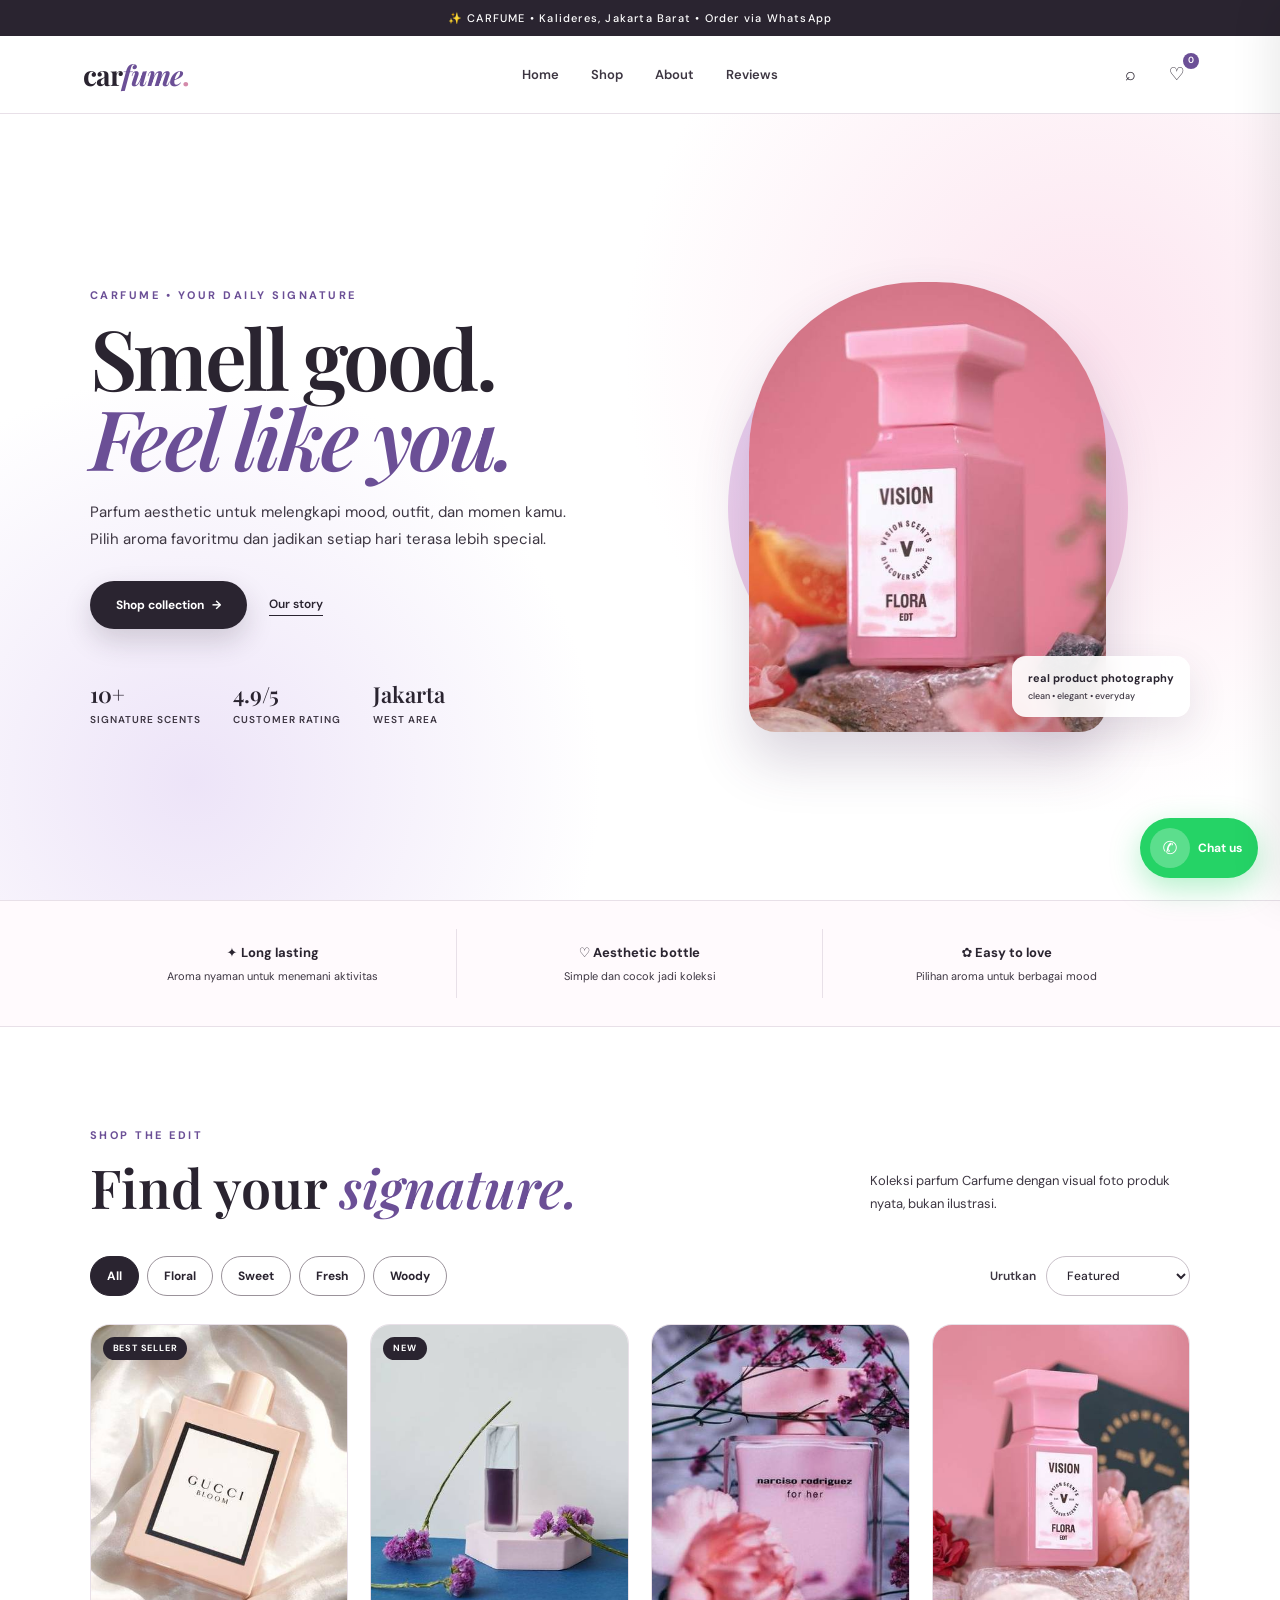
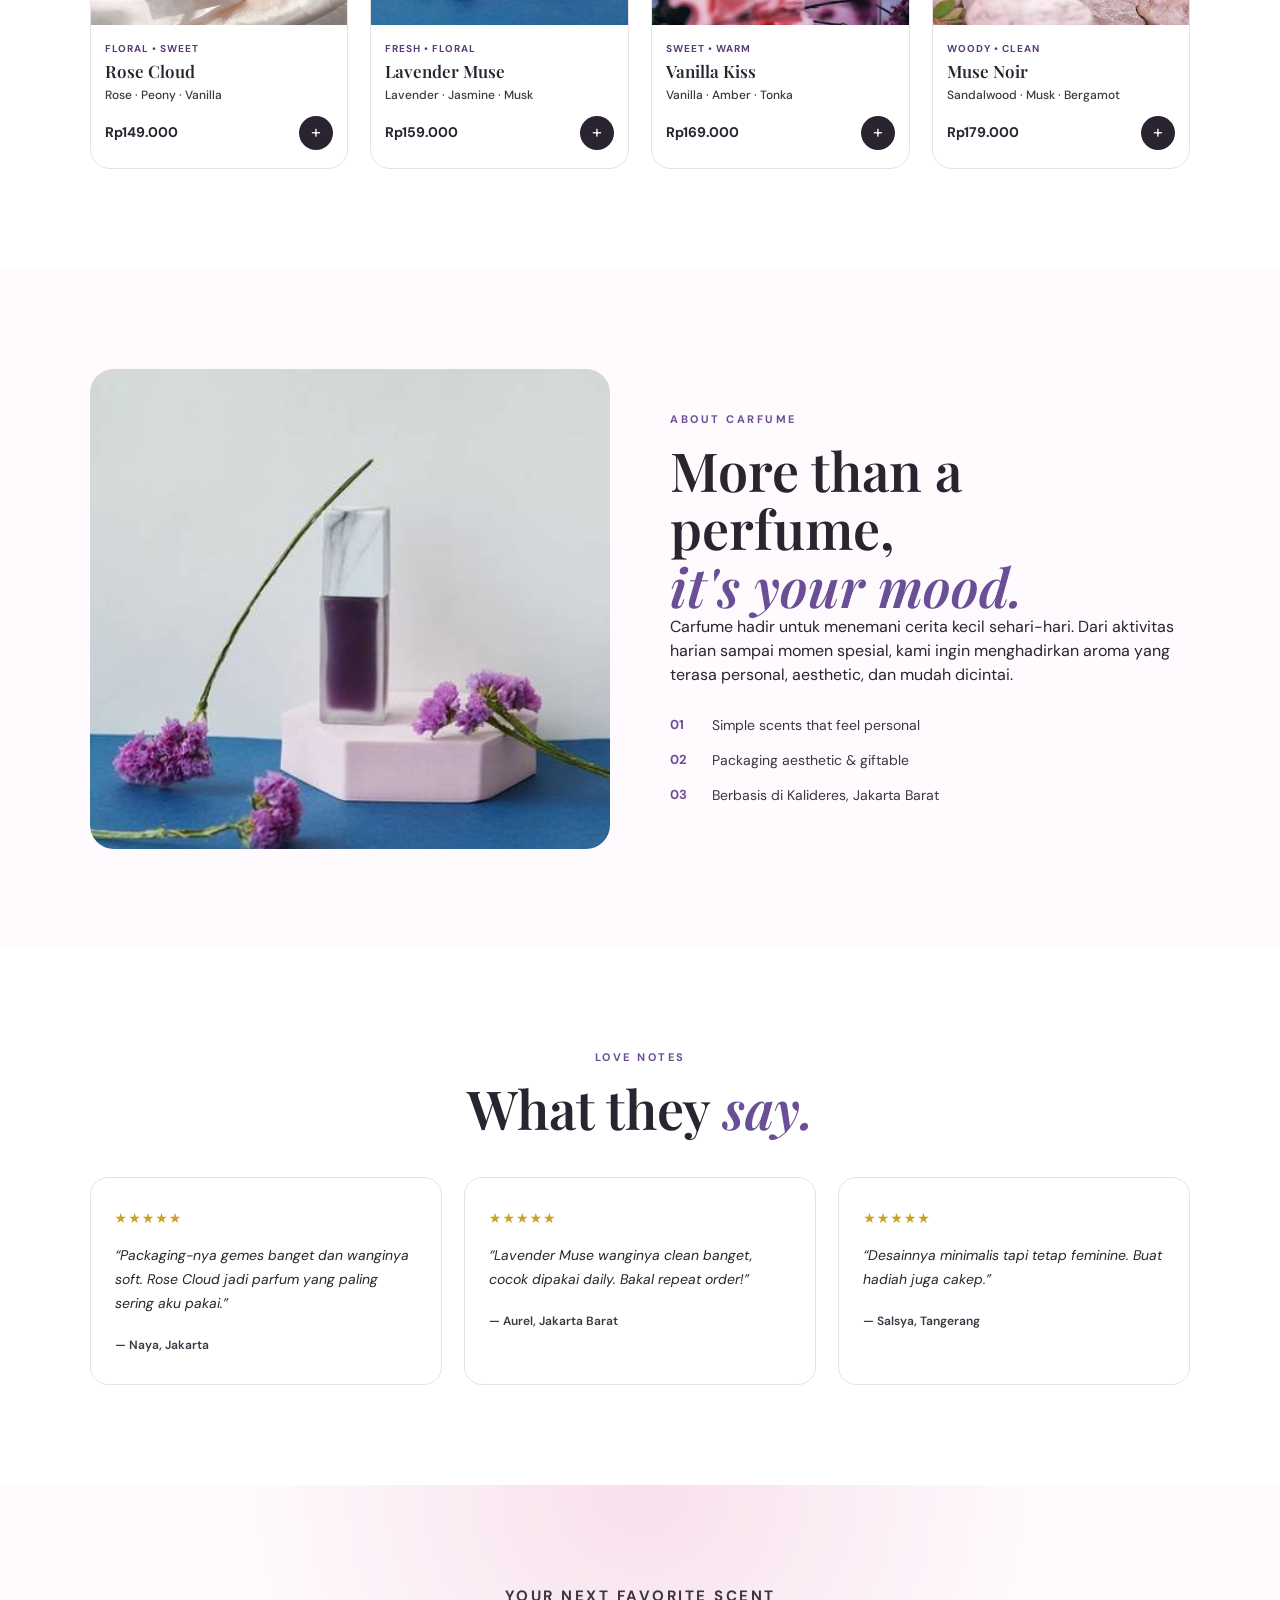
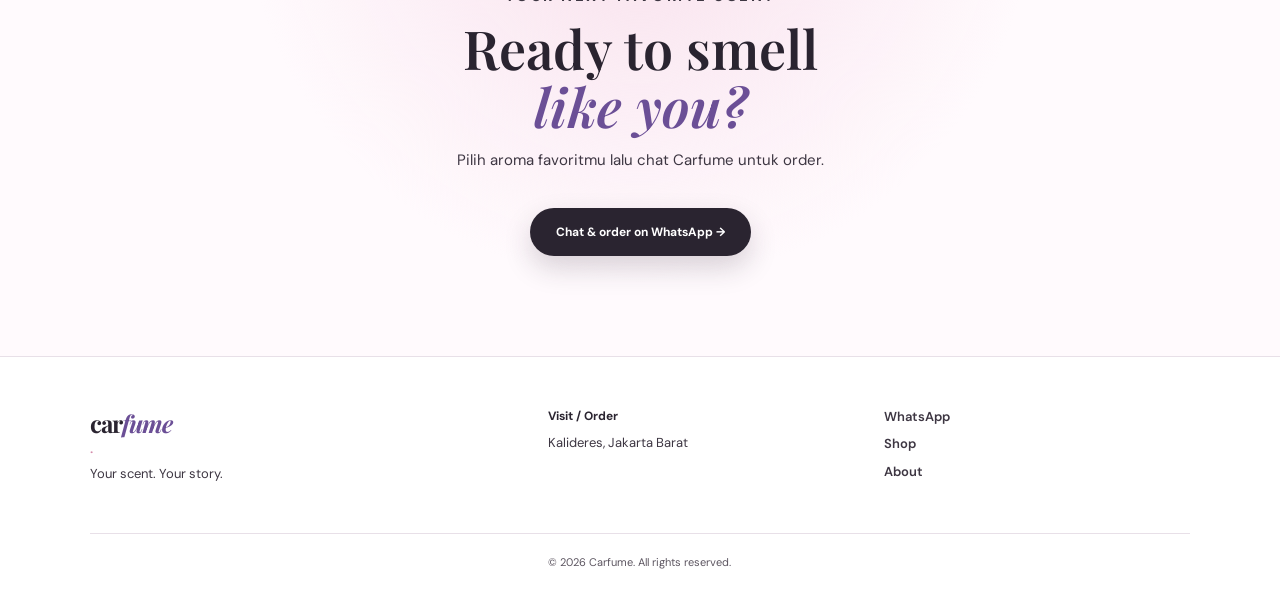
==== commit bbbf9bb9: "Add files via upload" ====
--- a/index.html
+++ b/index.html
@@ -50,6 +50,7 @@
   <link href="https://fonts.googleapis.com/css2?family=DM+Sans:wght@400;500;600;700&family=Playfair+Display:wght@500;600;700&display=swap" rel="stylesheet" media="print" onload="this.media='all'">
   <noscript><link href="https://fonts.googleapis.com/css2?family=DM+Sans:wght@400;500;600;700&family=Playfair+Display:wght@500;600;700&display=swap" rel="stylesheet"></noscript>
 
+  <link rel="preload" as="image" href="images/hero.jpg" fetchpriority="high">
   <link rel="stylesheet" href="style.css">
 
   <!-- Structured Data -->
@@ -125,7 +126,7 @@
         <div class="photo-backdrop" aria-hidden="true"></div>
         <img src="images/hero.jpg"
              alt="Botol parfum Carfume aesthetic dengan latar lembut"
-             width="700" height="1050"
+             width="560" height="840"
              fetchpriority="high"
              loading="eager"
              decoding="async">
@@ -158,7 +159,7 @@
         </div>
         <div class="sort-wrap">
           <label for="sort">Urutkan</label>
-          <select id="sort" name="sort">
+          <select id="sort" name="sort" aria-label="Urutkan produk berdasarkan">
             <option value="featured">Featured</option>
             <option value="low">Harga terendah</option>
             <option value="high">Harga tertinggi</option>
@@ -169,7 +170,7 @@
       <div class="products" id="products">
         <article class="product" data-category="floral sweet" data-price="149000" data-name="rose cloud">
           <div class="product-photo">
-            <img src="images/rose-cloud.jpg" alt="Botol parfum Rose Cloud — floral sweet" width="500" height="750" loading="lazy" decoding="async">
+            <img src="images/rose-cloud.jpg" alt="Botol parfum Rose Cloud — floral sweet" width="420" height="630" loading="lazy" decoding="async">
             <span>BEST SELLER</span>
             <button class="quick" data-name="Rose Cloud" type="button" aria-label="Lihat detail Rose Cloud">Quick view</button>
           </div>
@@ -186,7 +187,7 @@
 
         <article class="product" data-category="floral fresh" data-price="159000" data-name="lavender muse">
           <div class="product-photo">
-            <img src="images/lavender-muse.jpg" alt="Botol parfum Lavender Muse — fresh floral" width="500" height="625" loading="lazy" decoding="async">
+            <img src="images/lavender-muse.jpg" alt="Botol parfum Lavender Muse — fresh floral" width="420" height="525" loading="lazy" decoding="async">
             <span>NEW</span>
             <button class="quick" data-name="Lavender Muse" type="button" aria-label="Lihat detail Lavender Muse">Quick view</button>
           </div>
@@ -203,7 +204,7 @@
 
         <article class="product" data-category="sweet" data-price="169000" data-name="vanilla kiss">
           <div class="product-photo">
-            <img src="images/vanilla-kiss.jpg" alt="Botol parfum Vanilla Kiss — sweet warm" width="480" height="854" loading="lazy" decoding="async">
+            <img src="images/vanilla-kiss.jpg" alt="Botol parfum Vanilla Kiss — sweet warm" width="380" height="676" loading="lazy" decoding="async">
             <button class="quick" data-name="Vanilla Kiss" type="button" aria-label="Lihat detail Vanilla Kiss">Quick view</button>
           </div>
           <div class="info">
@@ -219,7 +220,7 @@
 
         <article class="product" data-category="fresh woody" data-price="179000" data-name="muse noir">
           <div class="product-photo">
-            <img src="images/muse-noir.jpg" alt="Botol parfum Muse Noir — woody clean" width="500" height="750" loading="lazy" decoding="async">
+            <img src="images/muse-noir.jpg" alt="Botol parfum Muse Noir — woody clean" width="420" height="630" loading="lazy" decoding="async">
             <button class="quick" data-name="Muse Noir" type="button" aria-label="Lihat detail Muse Noir">Quick view</button>
           </div>
           <div class="info">
@@ -238,7 +239,7 @@
 
     <section class="story" id="about">
       <div class="story-photo">
-        <img src="images/story.jpg" alt="Koleksi parfum Carfume aesthetic" width="500" height="625" loading="lazy" decoding="async">
+        <img src="images/story.jpg" alt="Koleksi parfum Carfume aesthetic" width="420" height="525" loading="lazy" decoding="async">
       </div>
       <div class="story-copy">
         <p class="eyebrow">ABOUT CARFUME</p>
--- a/style.css
+++ b/style.css
@@ -5,8 +5,8 @@
   --pink:#e8a0c0;
   --pinksoft:#fff0f6;
   --ink:#2a2430;             /* slightly darker */
-  --muted:#5c5560;           /* much darker muted for WCAG AA */
-  --muted-light:#7a7380;
+  --muted:#4a4452;           /* much darker muted for WCAG AA */
+  --muted-light:#5c5560;
   --line:#e8e0e8;
   --cream:#fffafd;
   --white:#ffffff;
@@ -14,7 +14,7 @@
 
 *{box-sizing:border-box;margin:0;padding:0}
 html{scroll-behavior:smooth}
-body{font-family:"DM Sans",sans-serif;color:var(--ink);background:#fff;overflow-x:hidden;line-height:1.5}
+body{font-family:"DM Sans",system-ui,-apple-system,BlinkMacSystemFont,"Segoe UI",sans-serif;color:var(--ink);background:#fff;overflow-x:hidden;line-height:1.5}
 a{text-decoration:none;color:inherit}
 img{max-width:100%;height:auto;display:block}
 button,input,select{font:inherit}
@@ -40,10 +40,10 @@
   backdrop-filter:blur(16px);position:sticky;top:0;z-index:50;
   border-bottom:1px solid var(--line);
 }
-.logo{font:700 28px "Playfair Display",serif;letter-spacing:-1px}
+.logo{font:700 28px "Playfair Display",Georgia,"Times New Roman",serif;letter-spacing:-1px}
 .logo span{color:var(--lilac2);font-style:italic}
 .logo b{color:#d48aaa}
-nav{display:flex;gap:32px;font-size:13px;font-weight:500;color:var(--muted)}
+nav{display:flex;gap:32px;font-size:13px;font-weight:600;color:#3d3642}
 nav a:hover{color:var(--lilac2)}
 .actions{display:flex;gap:6px}
 .actions button{
@@ -96,7 +96,7 @@
 }
 .hero h1 em,h2 em{color:var(--lilac2);font-style:italic}
 .lead{
-  max-width:480px;color:var(--muted);font-size:15px;line-height:1.8;
+  max-width:480px;color:#3d3642;font-size:15px;line-height:1.8;
   margin-bottom:28px;
 }
 .hero-buttons{display:flex;align-items:center;gap:22px;flex-wrap:wrap}
@@ -120,8 +120,9 @@
 .stats div{display:flex;flex-direction:column;gap:3px}
 .stats strong{font:600 22px "Playfair Display",serif;color:var(--ink)}
 .stats small{
-  font-size:10px;color:var(--muted);text-transform:uppercase;letter-spacing:1px;
-}
+  font-size:10px;color:#3d3642;text-transform:uppercase;letter-spacing:1px;font-weight:600;
+}
+
 
 .hero-photo{height:520px;position:relative;display:grid;place-items:center}
 .photo-backdrop{
@@ -141,7 +142,7 @@
 }
 .photo-label b,.photo-label small{display:block}
 .photo-label b{font-size:11px;font-weight:700;color:#2a2430}
-.photo-label small{font-size:9px;color:var(--muted);margin-top:3px}
+.photo-label small{font-size:9px;color:#3d3642;margin-top:3px;font-weight:500}
 
 /* Benefits */
 .benefits{
@@ -152,7 +153,7 @@
 .benefits>div:last-child{border:0}
 .benefits b,.benefits small{display:block}
 .benefits b{font-size:13px;color:#2a2430;font-weight:700}
-.benefits small{font-size:11px;color:var(--muted);margin-top:5px}
+.benefits small{font-size:11px;color:#3d3642;margin-top:5px}
 
 /* Section */
 .section{padding:100px 7%}
@@ -160,13 +161,13 @@
 .heading h2,.story-copy h2,.cta h2{
   font:600 clamp(36px,4.2vw,54px)/1.08 "Playfair Display",serif;color:var(--ink);
 }
-.heading>p{max-width:320px;color:var(--muted);font-size:13px;line-height:1.75}
+.heading>p{max-width:320px;color:#3d3642;font-size:13px;line-height:1.75}
 
 .toolbar{display:flex;justify-content:space-between;align-items:center;margin-bottom:28px;gap:16px;flex-wrap:wrap}
 .filters{display:flex;gap:8px;flex-wrap:wrap}
 .filter{
-  padding:10px 16px;border:1.5px solid #c8c0c8;background:#fff;
-  border-radius:50px;font-size:12px;font-weight:600;color:#3d3642;
+  padding:10px 16px;border:1.5px solid #9a929a;background:#fff;
+  border-radius:50px;font-size:12px;font-weight:700;color:#2a2430;
   transition:all .2s;
 }
 .filter:hover{border-color:var(--lilac2);color:var(--lilac2)}
@@ -215,7 +216,7 @@
 .info{padding:16px 14px 18px}
 .info>p{font-size:10px;font-weight:700;letter-spacing:1px;color:#5a3d7a;margin-bottom:4px}
 .info h3{font:600 17px "Playfair Display",serif;color:var(--ink);margin-bottom:4px}
-.info small{font-size:12px;color:var(--muted);display:block;margin-bottom:12px}
+.info small{font-size:12px;color:#3d3642;display:block;margin-bottom:12px;font-weight:500}
 .info>div{display:flex;justify-content:space-between;align-items:center}
 .info strong{font-size:14px;font-weight:700;color:var(--ink)}
 .info .add{
@@ -240,7 +241,7 @@
 .story-copy .points b{
   font-size:13px;font-weight:700;color:var(--lilac2);min-width:28px;
 }
-.story-copy .points span{font-size:14px;color:var(--muted);line-height:1.5}
+.story-copy .points span{font-size:14px;color:#3d3642;line-height:1.5}
 
 /* Reviews */
 .reviews .heading.centered{justify-content:center;text-align:center}
@@ -254,7 +255,7 @@
   font-size:14px;line-height:1.7;color:var(--ink);margin:14px 0 16px;
   font-style:italic;
 }
-blockquote small{font-size:12px;color:var(--muted);font-weight:500}
+blockquote small{font-size:12px;color:#3d3642;font-weight:600}
 
 /* CTA */
 .cta{
@@ -265,7 +266,7 @@
 }
 .cta p.eyebrow{margin-bottom:12px}
 .cta h2{margin-bottom:14px}
-.cta>p{color:var(--muted);font-size:15px;margin-bottom:28px;max-width:420px;margin-left:auto;margin-right:auto}
+.cta>p{color:#3d3642;font-size:15px;margin-bottom:28px;max-width:420px;margin-left:auto;margin-right:auto}
 .cta .btn{margin-top:8px}
 
 /* Footer */
@@ -275,10 +276,10 @@
   background:#fff;
 }
 footer .logo{font-size:24px}
-footer p{font-size:13px;color:var(--muted);margin-top:8px}
+footer p{font-size:13px;color:#3d3642;margin-top:8px}
 footer b{font-size:12px;font-weight:700;color:var(--ink);display:block;margin-bottom:6px}
 footer .links{display:flex;flex-direction:column;gap:8px}
-footer .links a{font-size:13px;color:var(--muted);font-weight:500}
+footer .links a{font-size:13px;color:#3d3642;font-weight:600}
 footer .links a:hover{color:var(--lilac2)}
 footer>small{
   grid-column:1/-1;text-align:center;font-size:11px;color:var(--muted-light);
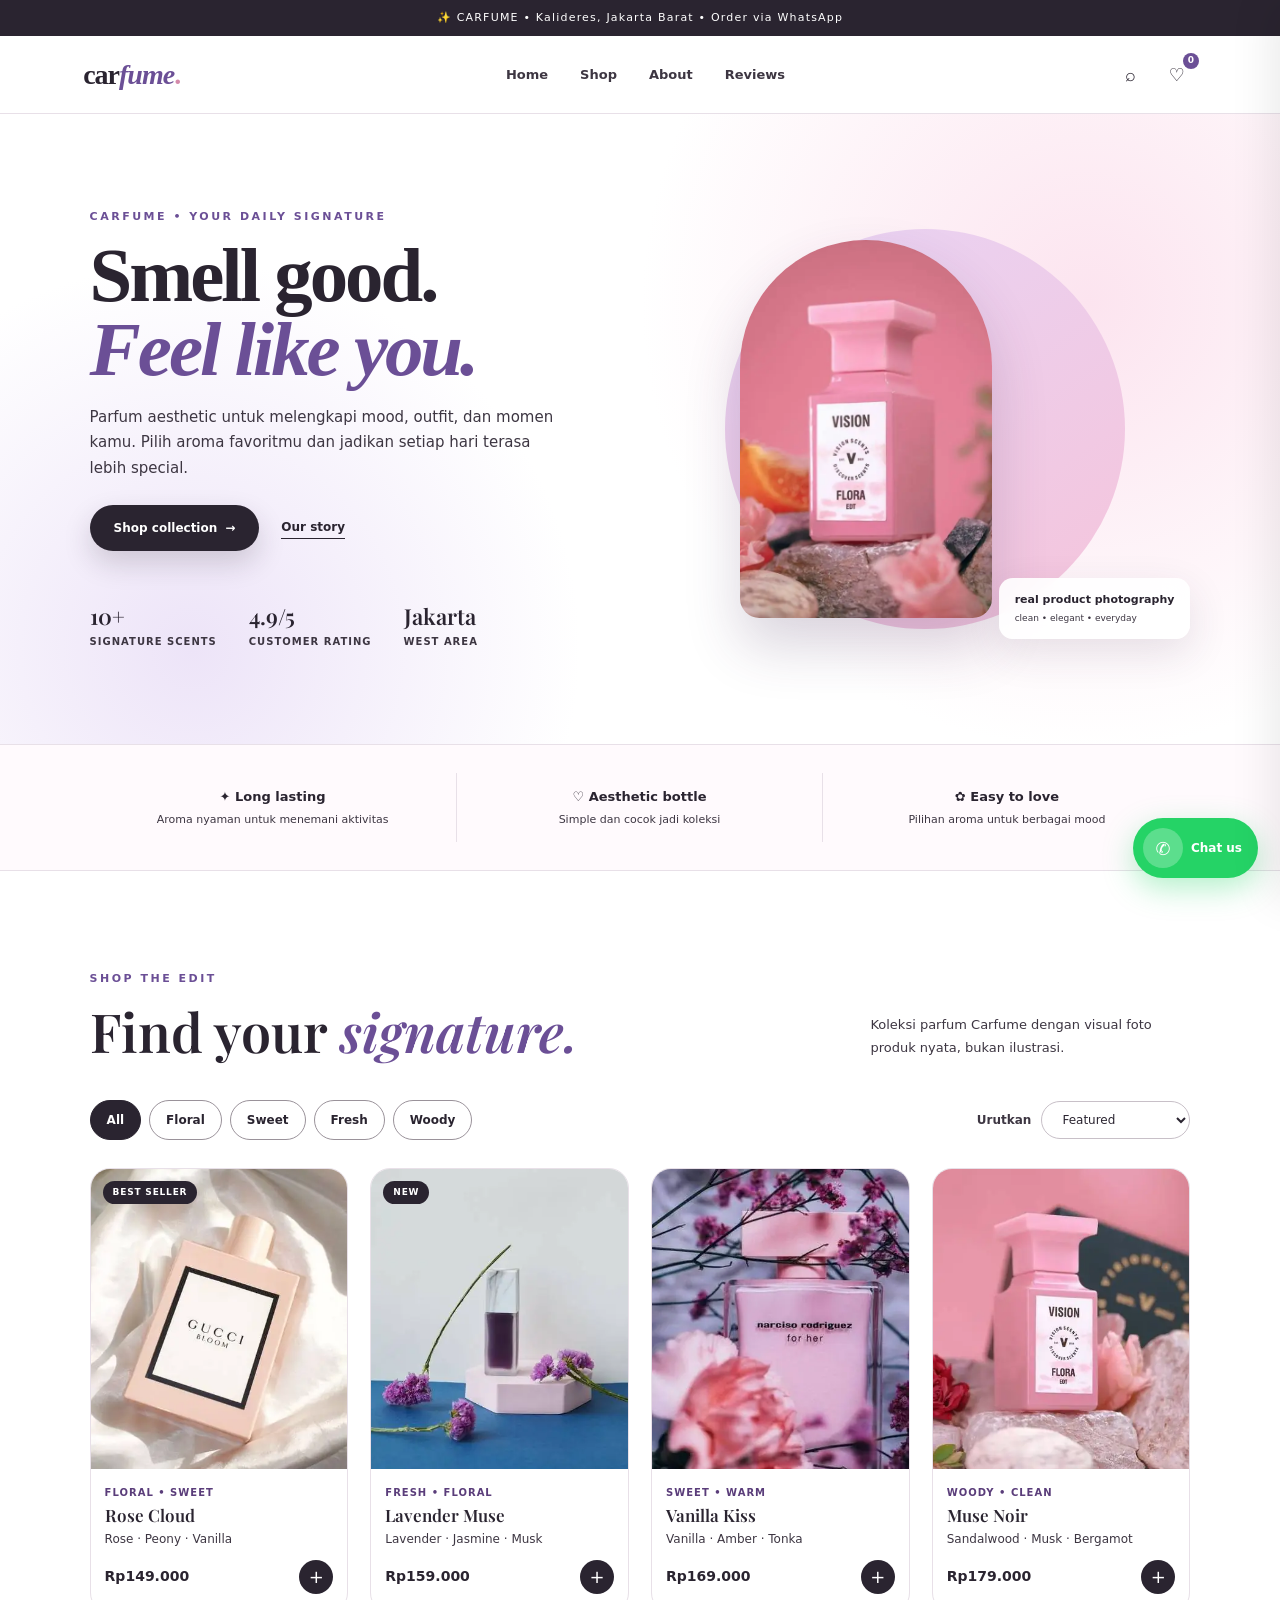
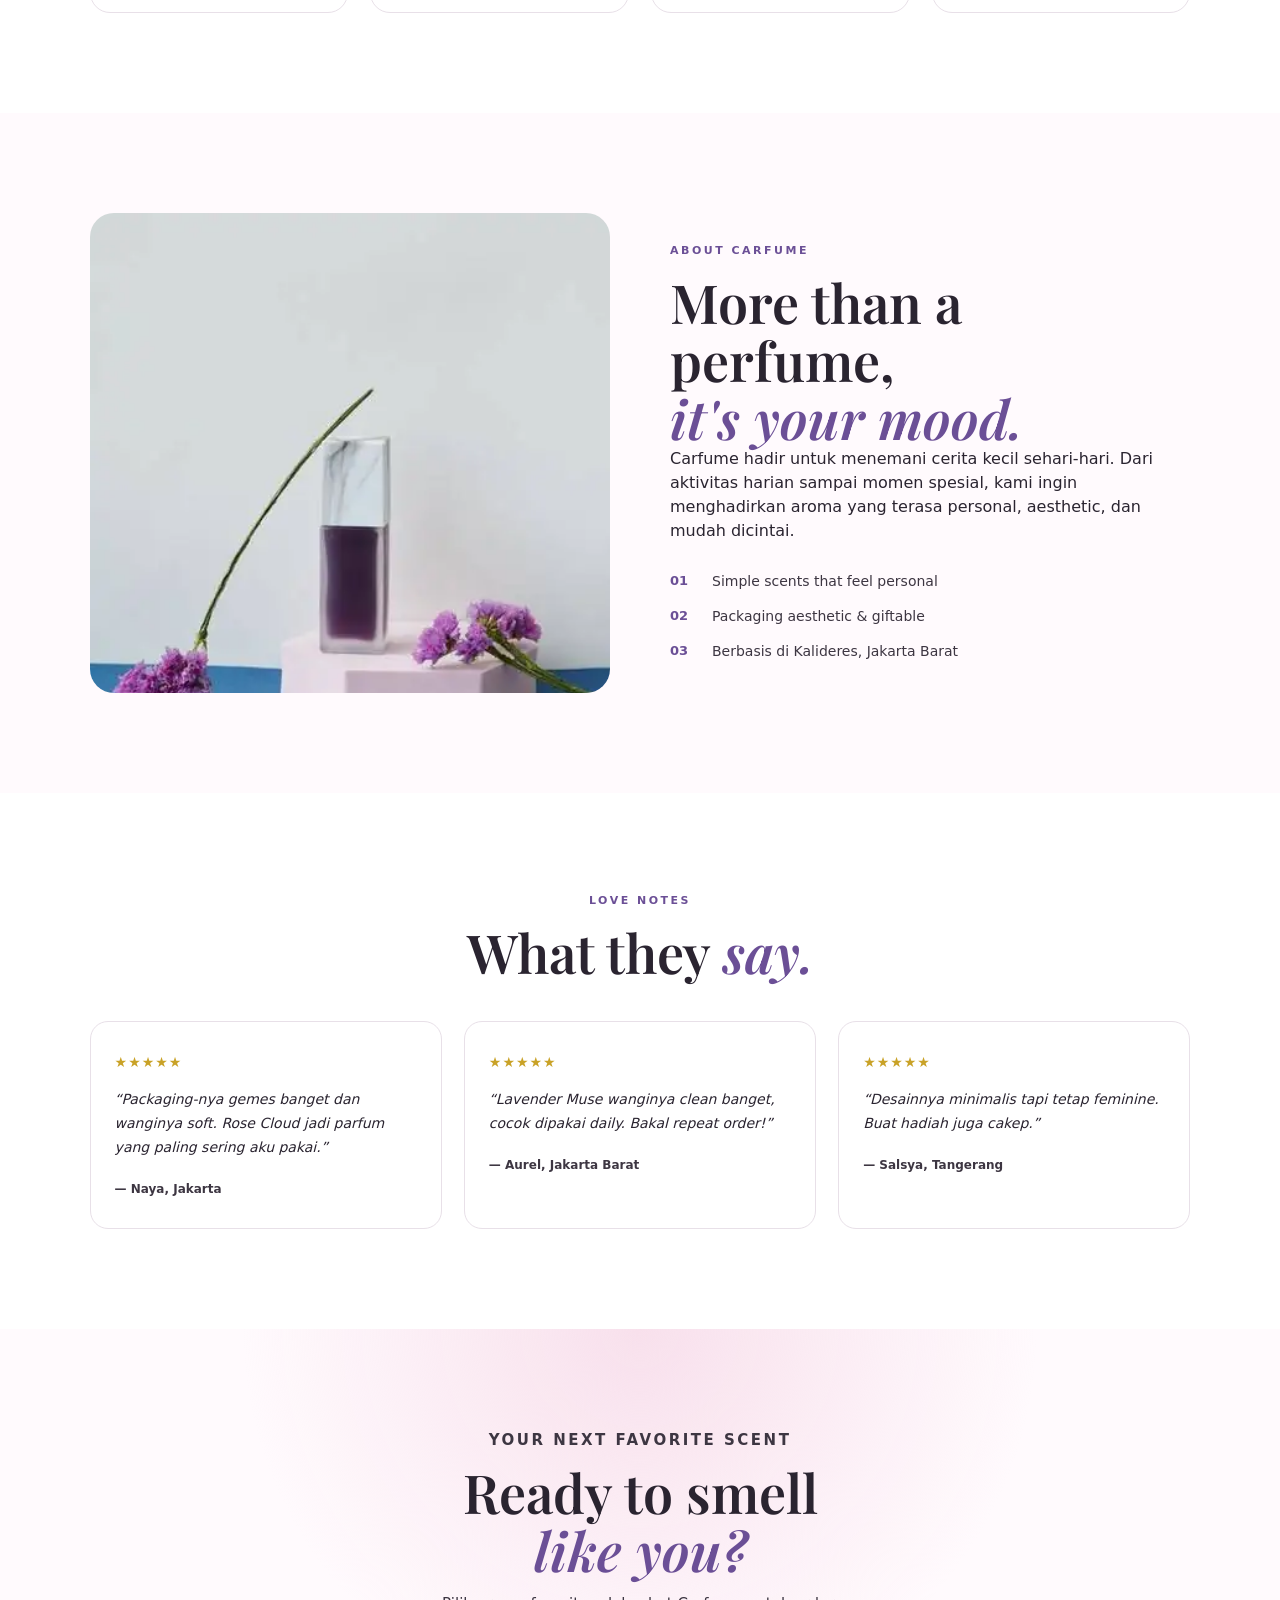
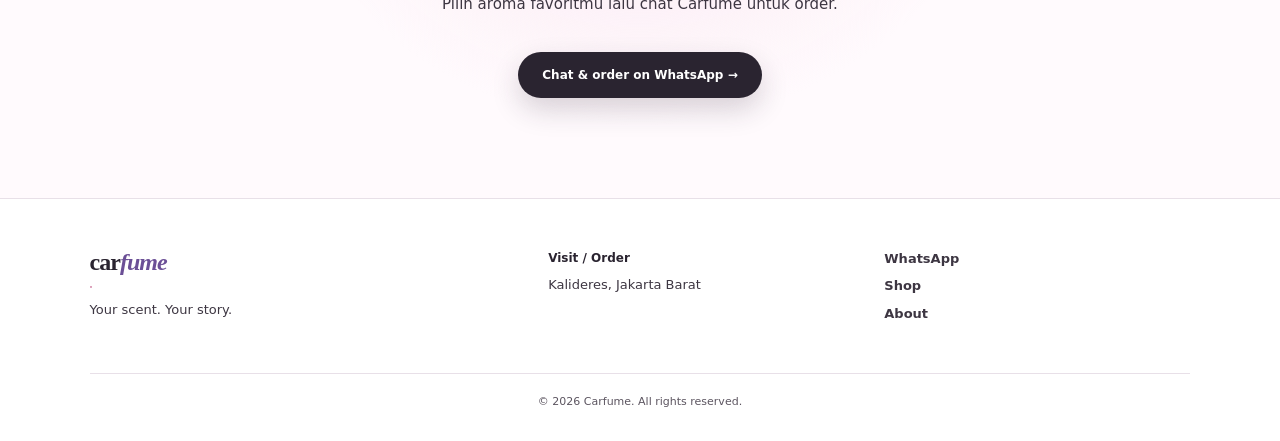
==== commit b58d648e: "Add files via upload" ====
--- a/index.html
+++ b/index.html
@@ -50,8 +50,29 @@
   <link href="https://fonts.googleapis.com/css2?family=DM+Sans:wght@400;500;600;700&family=Playfair+Display:wght@500;600;700&display=swap" rel="stylesheet" media="print" onload="this.media='all'">
   <noscript><link href="https://fonts.googleapis.com/css2?family=DM+Sans:wght@400;500;600;700&family=Playfair+Display:wght@500;600;700&display=swap" rel="stylesheet"></noscript>
 
-  <link rel="preload" as="image" href="images/hero.jpg" fetchpriority="high">
-  <link rel="stylesheet" href="style.css">
+  <link rel="preload" as="image" href="images/hero.webp" type="image/webp" fetchpriority="high">
+  <link rel="preload" href="style.css" as="style" onload="this.onload=null;this.rel='stylesheet'">
+  <noscript><link rel="stylesheet" href="style.css"></noscript>
+  <style>
+    /* Critical CSS - above the fold */
+    :root{--lilac2:#6b4f96;--ink:#2a2430;--pinksoft:#fff0f6;--line:#e8e0e8}
+    *{box-sizing:border-box;margin:0;padding:0}
+    body{font-family:system-ui,-apple-system,sans-serif;color:var(--ink);background:#fff;overflow-x:hidden}
+    .announcement{height:36px;background:var(--ink);color:#fff;text-align:center;font-size:11px;padding:10px;font-weight:500}
+    .header{height:78px;padding:0 6.5%;display:flex;align-items:center;justify-content:space-between;background:rgba(255,255,255,.96);position:sticky;top:0;z-index:50;border-bottom:1px solid var(--line)}
+    .logo{font:700 28px Georgia,serif;letter-spacing:-1px}.logo span{color:var(--lilac2);font-style:italic}.logo b{color:#d48aaa}
+    nav{display:flex;gap:32px;font-size:13px;font-weight:600;color:#3d3642}
+    .hero{min-height:70vh;padding:50px 7%;display:grid;grid-template-columns:1fr 1fr;align-items:center;gap:40px}
+    .hero h1{font:600 clamp(42px,6vw,80px)/.96 Georgia,serif;letter-spacing:-3px;margin-bottom:18px}
+    .hero h1 em{color:var(--lilac2);font-style:italic}
+    .lead{color:#3d3642;font-size:15px;line-height:1.7;margin-bottom:24px;max-width:480px}
+    .btn{display:inline-flex;padding:14px 24px;border-radius:50px;font-size:12px;font-weight:700}
+    .dark{background:var(--ink);color:#fff}
+    .hero-photo{display:grid;place-items:center;min-height:360px}
+    .hero-photo img,.hero-photo picture{max-width:70%;height:auto}
+    .sr-only{position:absolute;width:1px;height:1px;padding:0;margin:-1px;overflow:hidden;clip:rect(0,0,0,0);border:0}
+    @media(max-width:720px){.hero{grid-template-columns:1fr;padding:40px 5%}nav{display:none}.menu-btn{display:block}}
+  </style>
 
   <!-- Structured Data -->
   <script type="application/ld+json">
@@ -124,12 +145,10 @@
 
       <div class="hero-photo">
         <div class="photo-backdrop" aria-hidden="true"></div>
-        <img src="images/hero.jpg"
-             alt="Botol parfum Carfume aesthetic dengan latar lembut"
-             width="560" height="840"
-             fetchpriority="high"
-             loading="eager"
-             decoding="async">
+        <picture>
+          <source srcset="images/hero.webp" type="image/webp">
+          <img src="images/hero.jpg" alt="Botol parfum Carfume aesthetic dengan latar lembut" width="560" height="840" fetchpriority="high" loading="eager" decoding="async">
+        </picture>
         <div class="photo-label"><b>real product photography</b><small>clean • elegant • everyday</small></div>
       </div>
     </section>
@@ -170,7 +189,7 @@
       <div class="products" id="products">
         <article class="product" data-category="floral sweet" data-price="149000" data-name="rose cloud">
           <div class="product-photo">
-            <img src="images/rose-cloud.jpg" alt="Botol parfum Rose Cloud — floral sweet" width="420" height="630" loading="lazy" decoding="async">
+            <picture><source srcset="images/rose-cloud.webp" type="image/webp"><img src="images/rose-cloud.jpg" alt="Botol parfum Rose Cloud — floral sweet" width="420" height="630" loading="lazy" decoding="async"></picture>
             <span>BEST SELLER</span>
             <button class="quick" data-name="Rose Cloud" type="button" aria-label="Lihat detail Rose Cloud">Quick view</button>
           </div>
@@ -187,7 +206,7 @@
 
         <article class="product" data-category="floral fresh" data-price="159000" data-name="lavender muse">
           <div class="product-photo">
-            <img src="images/lavender-muse.jpg" alt="Botol parfum Lavender Muse — fresh floral" width="420" height="525" loading="lazy" decoding="async">
+            <picture><source srcset="images/lavender-muse.webp" type="image/webp"><img src="images/lavender-muse.jpg" alt="Botol parfum Lavender Muse — fresh floral" width="420" height="525" loading="lazy" decoding="async"></picture>
             <span>NEW</span>
             <button class="quick" data-name="Lavender Muse" type="button" aria-label="Lihat detail Lavender Muse">Quick view</button>
           </div>
@@ -204,7 +223,7 @@
 
         <article class="product" data-category="sweet" data-price="169000" data-name="vanilla kiss">
           <div class="product-photo">
-            <img src="images/vanilla-kiss.jpg" alt="Botol parfum Vanilla Kiss — sweet warm" width="380" height="676" loading="lazy" decoding="async">
+            <picture><source srcset="images/vanilla-kiss.webp" type="image/webp"><img src="images/vanilla-kiss.jpg" alt="Botol parfum Vanilla Kiss — sweet warm" width="380" height="676" loading="lazy" decoding="async"></picture>
             <button class="quick" data-name="Vanilla Kiss" type="button" aria-label="Lihat detail Vanilla Kiss">Quick view</button>
           </div>
           <div class="info">
@@ -220,7 +239,7 @@
 
         <article class="product" data-category="fresh woody" data-price="179000" data-name="muse noir">
           <div class="product-photo">
-            <img src="images/muse-noir.jpg" alt="Botol parfum Muse Noir — woody clean" width="420" height="630" loading="lazy" decoding="async">
+            <picture><source srcset="images/muse-noir.webp" type="image/webp"><img src="images/muse-noir.jpg" alt="Botol parfum Muse Noir — woody clean" width="420" height="630" loading="lazy" decoding="async"></picture>
             <button class="quick" data-name="Muse Noir" type="button" aria-label="Lihat detail Muse Noir">Quick view</button>
           </div>
           <div class="info">
@@ -239,7 +258,7 @@
 
     <section class="story" id="about">
       <div class="story-photo">
-        <img src="images/story.jpg" alt="Koleksi parfum Carfume aesthetic" width="420" height="525" loading="lazy" decoding="async">
+        <picture><source srcset="images/story.webp" type="image/webp"><img src="images/story.jpg" alt="Koleksi parfum Carfume aesthetic" width="420" height="525" loading="lazy" decoding="async"></picture>
       </div>
       <div class="story-copy">
         <p class="eyebrow">ABOUT CARFUME</p>
--- a/style.css
+++ b/style.css
@@ -16,7 +16,8 @@
 html{scroll-behavior:smooth}
 body{font-family:"DM Sans",system-ui,-apple-system,BlinkMacSystemFont,"Segoe UI",sans-serif;color:var(--ink);background:#fff;overflow-x:hidden;line-height:1.5}
 a{text-decoration:none;color:inherit}
-img{max-width:100%;height:auto;display:block}
+img,picture{max-width:100%;height:auto;display:block}
+picture img{width:100%;height:100%;object-fit:cover}
 button,input,select{font:inherit}
 button{cursor:pointer;border:0}
 
@@ -197,9 +198,13 @@
 .product-photo{
   position:relative;height:300px;overflow:hidden;background:#f8f2f6;
 }
+.product-photo img,.product-photo picture{
+  width:100%;height:100%;
+}
 .product-photo img{
   width:100%;height:100%;object-fit:cover;transition:transform .4s;
 }
+.product-photo picture{display:block;height:100%}
 .product:hover .product-photo img{transform:scale(1.05)}
 .product-photo span{
   position:absolute;top:12px;left:12px;background:var(--ink);color:#fff;
--- a/style.css
+++ b/style.css
@@ -16,7 +16,8 @@
 html{scroll-behavior:smooth}
 body{font-family:"DM Sans",system-ui,-apple-system,BlinkMacSystemFont,"Segoe UI",sans-serif;color:var(--ink);background:#fff;overflow-x:hidden;line-height:1.5}
 a{text-decoration:none;color:inherit}
-img{max-width:100%;height:auto;display:block}
+img,picture{max-width:100%;height:auto;display:block}
+picture img{width:100%;height:100%;object-fit:cover}
 button,input,select{font:inherit}
 button{cursor:pointer;border:0}
 
@@ -197,9 +198,13 @@
 .product-photo{
   position:relative;height:300px;overflow:hidden;background:#f8f2f6;
 }
+.product-photo img,.product-photo picture{
+  width:100%;height:100%;
+}
 .product-photo img{
   width:100%;height:100%;object-fit:cover;transition:transform .4s;
 }
+.product-photo picture{display:block;height:100%}
 .product:hover .product-photo img{transform:scale(1.05)}
 .product-photo span{
   position:absolute;top:12px;left:12px;background:var(--ink);color:#fff;
